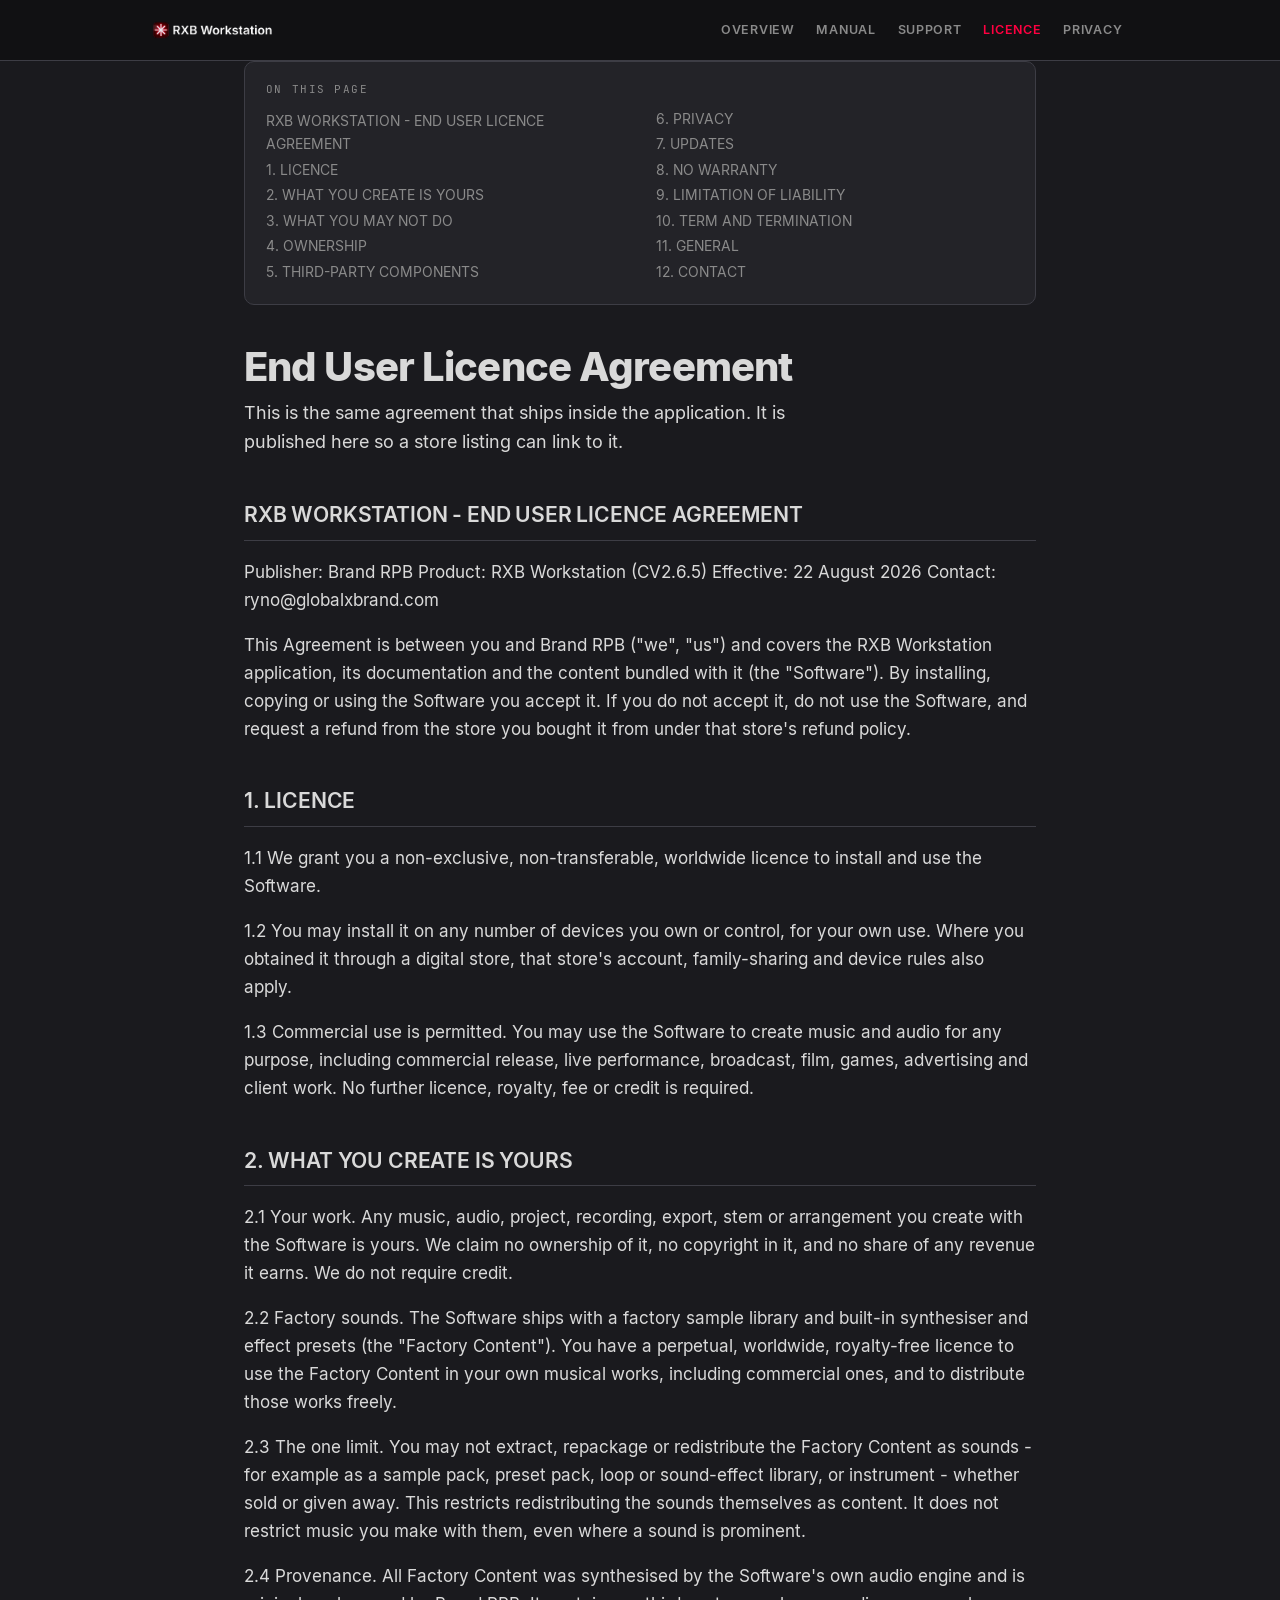
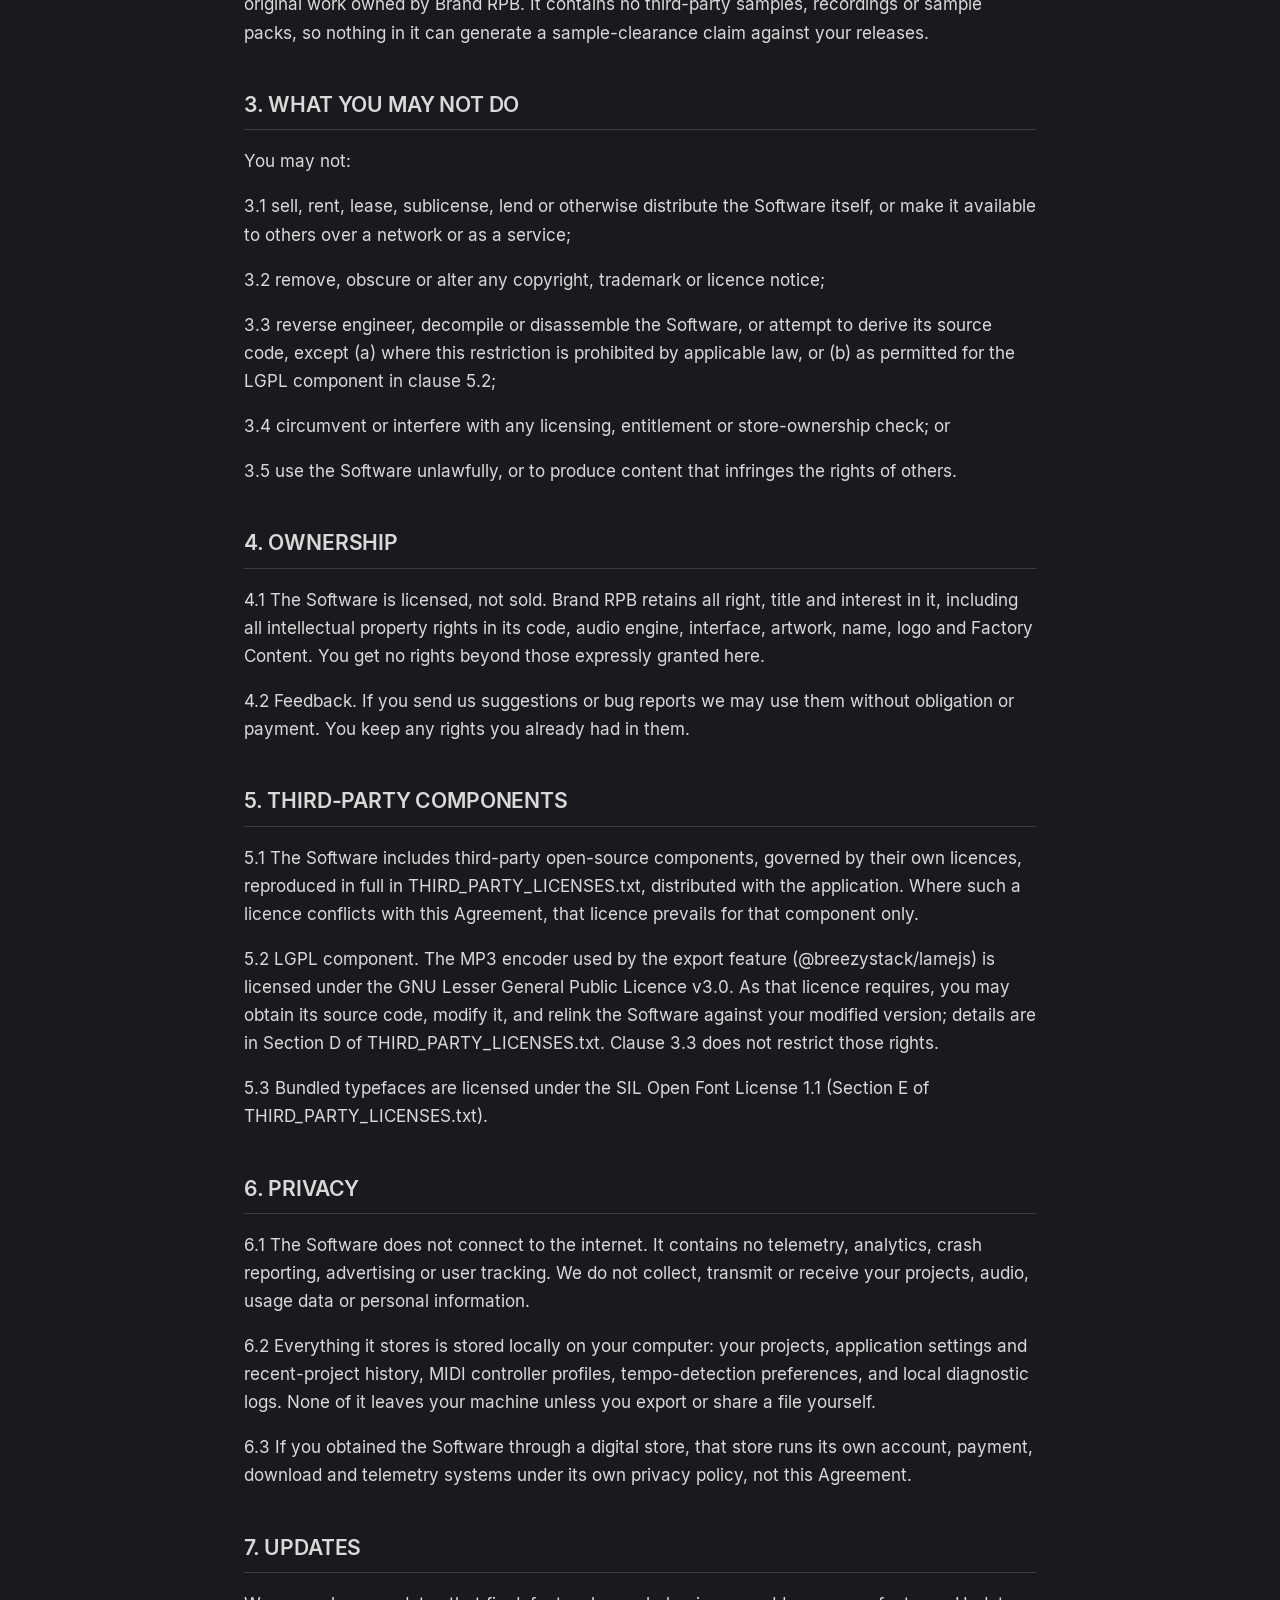
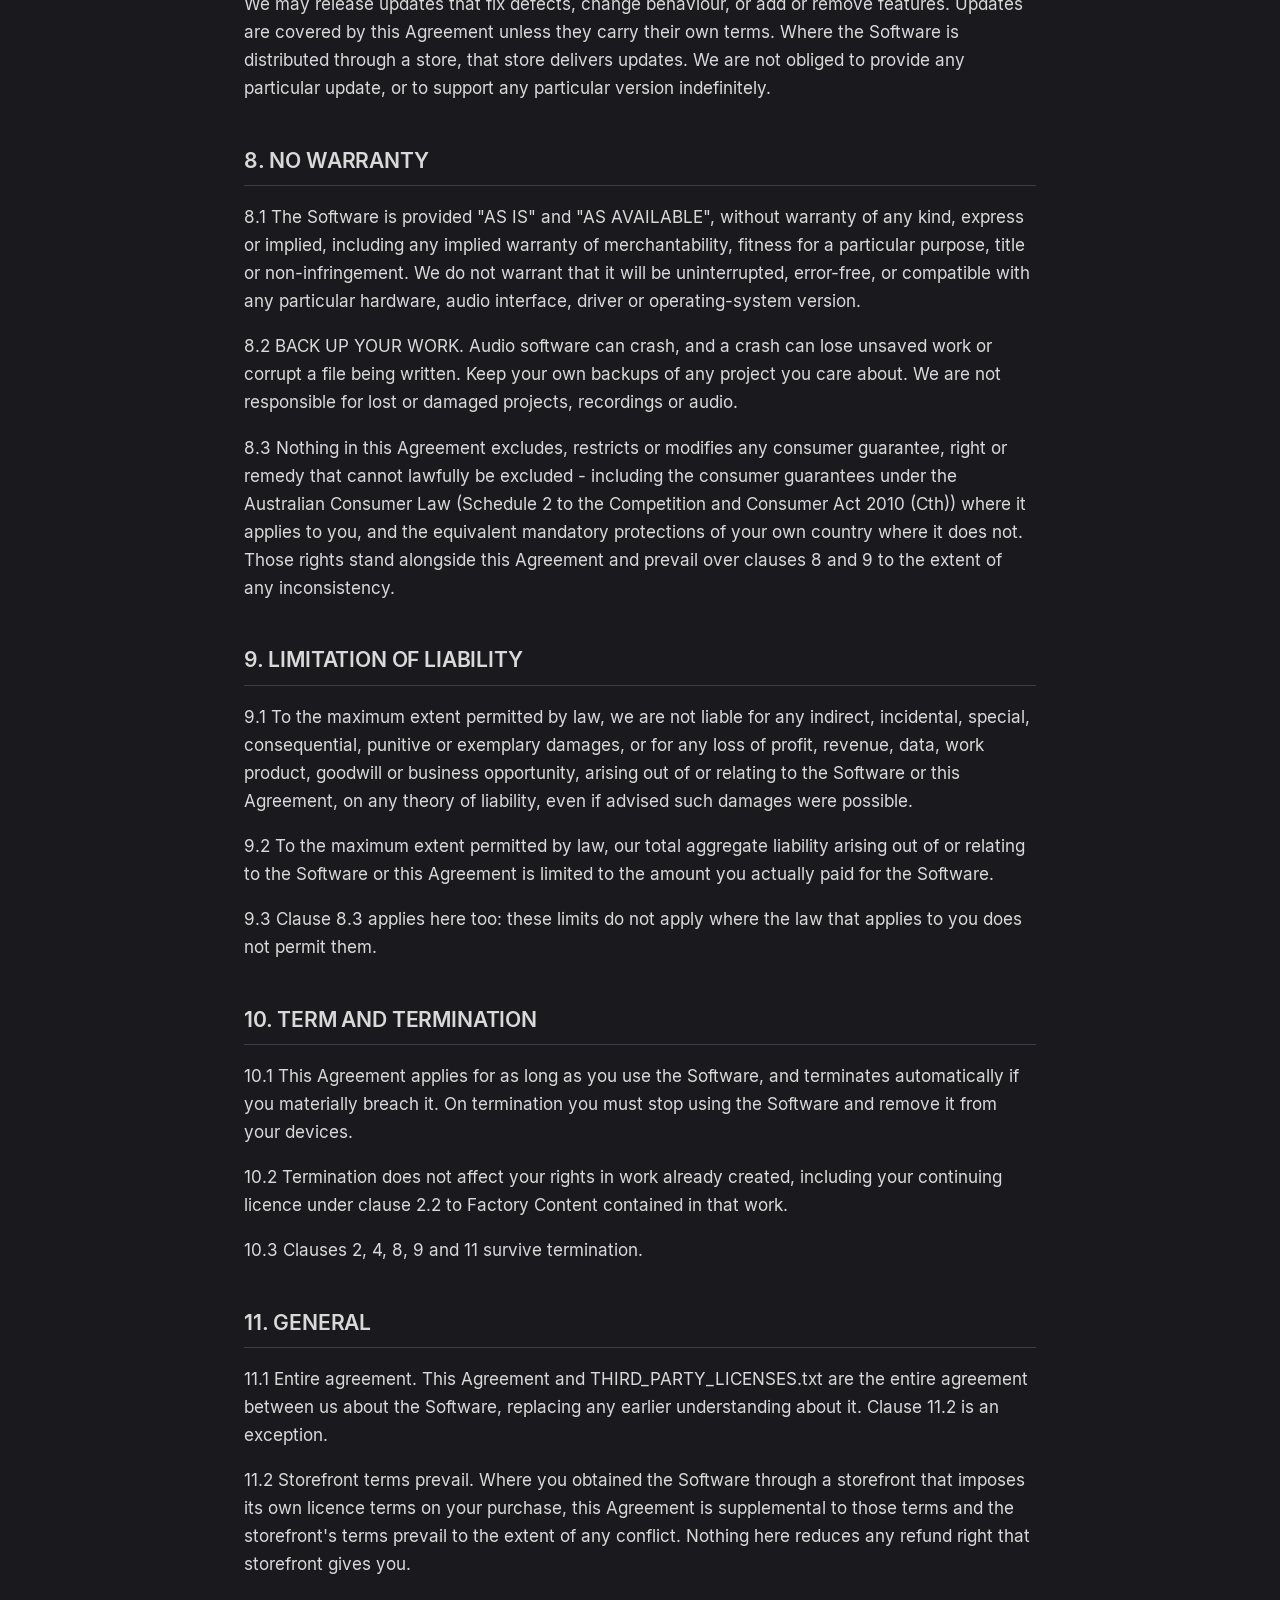
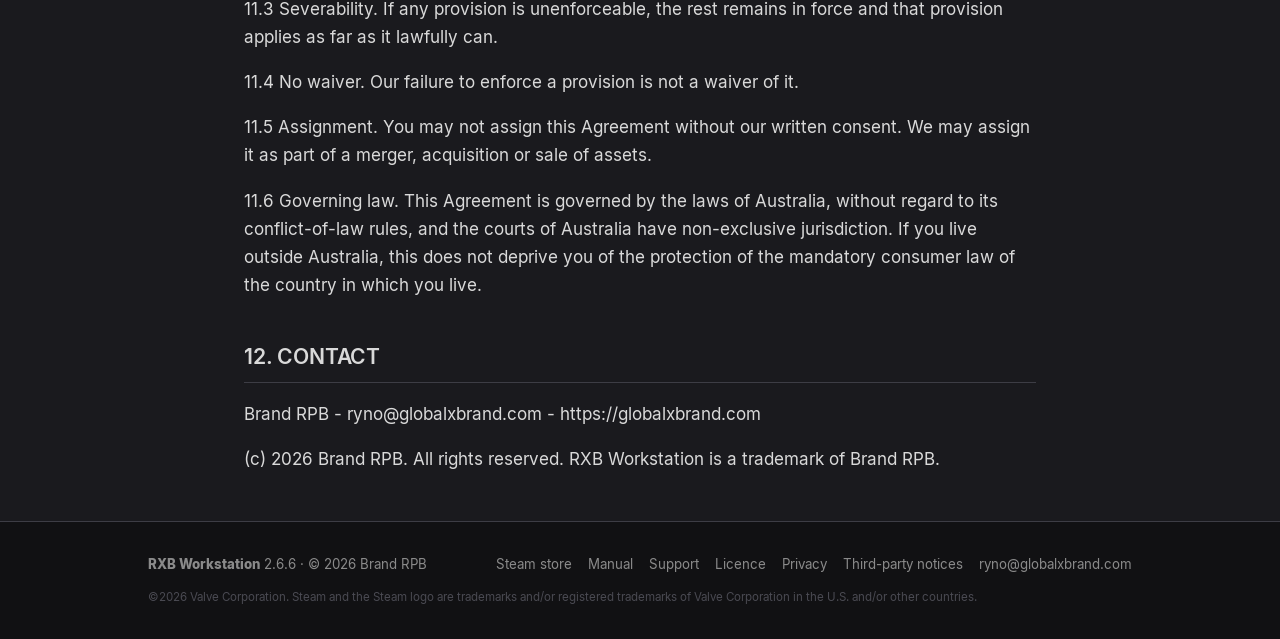
==== eula/index.html @ 4c188512 "Add Steam store link with official Steam logo; site version 2.6.6 - Homepage hero: Steam badge (Valv" ====
<!doctype html>
<html lang="en">
<head>
<meta charset="utf-8">
<meta name="viewport" content="width=device-width, initial-scale=1">
<title>RXB Workstation End User Licence Agreement</title>
<meta name="description" content="The end user licence agreement for RXB Workstation, published by Brand RPB.">
<meta name="color-scheme" content="dark">
<meta property="og:title" content="RXB Workstation End User Licence Agreement">
<meta property="og:description" content="The end user licence agreement for RXB Workstation, published by Brand RPB.">
<meta property="og:type" content="website">
<link rel="icon" href="../assets/img/icon.png">
<link rel="stylesheet" href="../assets/css/site.css">
</head>
<body>
<a class="skip" href="#main">Skip to content</a>
<header class="site-head">
  <div class="wrap head-inner">
    <a class="brand" href="../">
      <img src="../assets/img/logo-white.png" alt="RXB Workstation" height="26">
    </a>
    <nav class="site-nav" aria-label="Main"><a href="../">Overview</a><a href="../manual/">Manual</a><a href="../support/">Support</a><a href="../eula/" class="is-active">Licence</a><a href="../privacy/">Privacy</a></nav>
  </div>
</header>
<main id="main" class="wrap">
<nav class="toc" aria-label="On this page"><p class="toc__title">On this page</p><ol><li><a href="#rxb-workstation-end-user-licence-agreement">RXB WORKSTATION - END USER LICENCE AGREEMENT</a></li><li><a href="#1-licence">1. LICENCE</a></li><li><a href="#2-what-you-create-is-yours">2. WHAT YOU CREATE IS YOURS</a></li><li><a href="#3-what-you-may-not-do">3. WHAT YOU MAY NOT DO</a></li><li><a href="#4-ownership">4. OWNERSHIP</a></li><li><a href="#5-third-party-components">5. THIRD-PARTY COMPONENTS</a></li><li><a href="#6-privacy">6. PRIVACY</a></li><li><a href="#7-updates">7. UPDATES</a></li><li><a href="#8-no-warranty">8. NO WARRANTY</a></li><li><a href="#9-limitation-of-liability">9. LIMITATION OF LIABILITY</a></li><li><a href="#10-term-and-termination">10. TERM AND TERMINATION</a></li><li><a href="#11-general">11. GENERAL</a></li><li><a href="#12-contact">12. CONTACT</a></li></ol></nav>
<div class="doc"><h1>End User Licence Agreement</h1>
<p class="lede">This is the same agreement that ships inside the application. It is published here so a store listing can link to it.</p>
<h2 id="rxb-workstation-end-user-licence-agreement">RXB WORKSTATION - END USER LICENCE AGREEMENT<a class="anchor" href="#rxb-workstation-end-user-licence-agreement" aria-label="Link to this section">#</a></h2>
<p>Publisher: Brand RPB Product: RXB Workstation (CV2.6.5) Effective: 22 August 2026 Contact: ryno@globalxbrand.com</p>
<p>This Agreement is between you and Brand RPB (&quot;we&quot;, &quot;us&quot;) and covers the RXB Workstation application, its documentation and the content bundled with it (the &quot;Software&quot;). By installing, copying or using the Software you accept it. If you do not accept it, do not use the Software, and request a refund from the store you bought it from under that store's refund policy.</p>
<h2 id="1-licence">1. LICENCE<a class="anchor" href="#1-licence" aria-label="Link to this section">#</a></h2>
<p>1.1 We grant you a non-exclusive, non-transferable, worldwide licence to install and use the Software.</p>
<p>1.2 You may install it on any number of devices you own or control, for your own use. Where you obtained it through a digital store, that store's account, family-sharing and device rules also apply.</p>
<p>1.3 Commercial use is permitted. You may use the Software to create music and audio for any purpose, including commercial release, live performance, broadcast, film, games, advertising and client work. No further licence, royalty, fee or credit is required.</p>
<h2 id="2-what-you-create-is-yours">2. WHAT YOU CREATE IS YOURS<a class="anchor" href="#2-what-you-create-is-yours" aria-label="Link to this section">#</a></h2>
<p>2.1 Your work. Any music, audio, project, recording, export, stem or arrangement you create with the Software is yours. We claim no ownership of it, no copyright in it, and no share of any revenue it earns. We do not require credit.</p>
<p>2.2 Factory sounds. The Software ships with a factory sample library and built-in synthesiser and effect presets (the &quot;Factory Content&quot;). You have a perpetual, worldwide, royalty-free licence to use the Factory Content in your own musical works, including commercial ones, and to distribute those works freely.</p>
<p>2.3 The one limit. You may not extract, repackage or redistribute the Factory Content as sounds - for example as a sample pack, preset pack, loop or sound-effect library, or instrument - whether sold or given away. This restricts redistributing the sounds themselves as content. It does not restrict music you make with them, even where a sound is prominent.</p>
<p>2.4 Provenance. All Factory Content was synthesised by the Software's own audio engine and is original work owned by Brand RPB. It contains no third-party samples, recordings or sample packs, so nothing in it can generate a sample-clearance claim against your releases.</p>
<h2 id="3-what-you-may-not-do">3. WHAT YOU MAY NOT DO<a class="anchor" href="#3-what-you-may-not-do" aria-label="Link to this section">#</a></h2>
<p>You may not:</p>
<p>3.1 sell, rent, lease, sublicense, lend or otherwise distribute the Software itself, or make it available to others over a network or as a service;</p>
<p>3.2 remove, obscure or alter any copyright, trademark or licence notice;</p>
<p>3.3 reverse engineer, decompile or disassemble the Software, or attempt to derive its source code, except (a) where this restriction is prohibited by applicable law, or (b) as permitted for the LGPL component in clause 5.2;</p>
<p>3.4 circumvent or interfere with any licensing, entitlement or store-ownership check; or</p>
<p>3.5 use the Software unlawfully, or to produce content that infringes the rights of others.</p>
<h2 id="4-ownership">4. OWNERSHIP<a class="anchor" href="#4-ownership" aria-label="Link to this section">#</a></h2>
<p>4.1 The Software is licensed, not sold. Brand RPB retains all right, title and interest in it, including all intellectual property rights in its code, audio engine, interface, artwork, name, logo and Factory Content. You get no rights beyond those expressly granted here.</p>
<p>4.2 Feedback. If you send us suggestions or bug reports we may use them without obligation or payment. You keep any rights you already had in them.</p>
<h2 id="5-third-party-components">5. THIRD-PARTY COMPONENTS<a class="anchor" href="#5-third-party-components" aria-label="Link to this section">#</a></h2>
<p>5.1 The Software includes third-party open-source components, governed by their own licences, reproduced in full in THIRD_PARTY_LICENSES.txt, distributed with the application. Where such a licence conflicts with this Agreement, that licence prevails for that component only.</p>
<p>5.2 LGPL component. The MP3 encoder used by the export feature (@breezystack/lamejs) is licensed under the GNU Lesser General Public Licence v3.0. As that licence requires, you may obtain its source code, modify it, and relink the Software against your modified version; details are in Section D of THIRD_PARTY_LICENSES.txt. Clause 3.3 does not restrict those rights.</p>
<p>5.3 Bundled typefaces are licensed under the SIL Open Font License 1.1 (Section E of THIRD_PARTY_LICENSES.txt).</p>
<h2 id="6-privacy">6. PRIVACY<a class="anchor" href="#6-privacy" aria-label="Link to this section">#</a></h2>
<p>6.1 The Software does not connect to the internet. It contains no telemetry, analytics, crash reporting, advertising or user tracking. We do not collect, transmit or receive your projects, audio, usage data or personal information.</p>
<p>6.2 Everything it stores is stored locally on your computer: your projects, application settings and recent-project history, MIDI controller profiles, tempo-detection preferences, and local diagnostic logs. None of it leaves your machine unless you export or share a file yourself.</p>
<p>6.3 If you obtained the Software through a digital store, that store runs its own account, payment, download and telemetry systems under its own privacy policy, not this Agreement.</p>
<h2 id="7-updates">7. UPDATES<a class="anchor" href="#7-updates" aria-label="Link to this section">#</a></h2>
<p>We may release updates that fix defects, change behaviour, or add or remove features. Updates are covered by this Agreement unless they carry their own terms. Where the Software is distributed through a store, that store delivers updates. We are not obliged to provide any particular update, or to support any particular version indefinitely.</p>
<h2 id="8-no-warranty">8. NO WARRANTY<a class="anchor" href="#8-no-warranty" aria-label="Link to this section">#</a></h2>
<p>8.1 The Software is provided &quot;AS IS&quot; and &quot;AS AVAILABLE&quot;, without warranty of any kind, express or implied, including any implied warranty of merchantability, fitness for a particular purpose, title or non-infringement. We do not warrant that it will be uninterrupted, error-free, or compatible with any particular hardware, audio interface, driver or operating-system version.</p>
<p>8.2 BACK UP YOUR WORK. Audio software can crash, and a crash can lose unsaved work or corrupt a file being written. Keep your own backups of any project you care about. We are not responsible for lost or damaged projects, recordings or audio.</p>
<p>8.3 Nothing in this Agreement excludes, restricts or modifies any consumer guarantee, right or remedy that cannot lawfully be excluded - including the consumer guarantees under the Australian Consumer Law (Schedule 2 to the Competition and Consumer Act 2010 (Cth)) where it applies to you, and the equivalent mandatory protections of your own country where it does not. Those rights stand alongside this Agreement and prevail over clauses 8 and 9 to the extent of any inconsistency.</p>
<h2 id="9-limitation-of-liability">9. LIMITATION OF LIABILITY<a class="anchor" href="#9-limitation-of-liability" aria-label="Link to this section">#</a></h2>
<p>9.1 To the maximum extent permitted by law, we are not liable for any indirect, incidental, special, consequential, punitive or exemplary damages, or for any loss of profit, revenue, data, work product, goodwill or business opportunity, arising out of or relating to the Software or this Agreement, on any theory of liability, even if advised such damages were possible.</p>
<p>9.2 To the maximum extent permitted by law, our total aggregate liability arising out of or relating to the Software or this Agreement is limited to the amount you actually paid for the Software.</p>
<p>9.3 Clause 8.3 applies here too: these limits do not apply where the law that applies to you does not permit them.</p>
<h2 id="10-term-and-termination">10. TERM AND TERMINATION<a class="anchor" href="#10-term-and-termination" aria-label="Link to this section">#</a></h2>
<p>10.1 This Agreement applies for as long as you use the Software, and terminates automatically if you materially breach it. On termination you must stop using the Software and remove it from your devices.</p>
<p>10.2 Termination does not affect your rights in work already created, including your continuing licence under clause 2.2 to Factory Content contained in that work.</p>
<p>10.3 Clauses 2, 4, 8, 9 and 11 survive termination.</p>
<h2 id="11-general">11. GENERAL<a class="anchor" href="#11-general" aria-label="Link to this section">#</a></h2>
<p>11.1 Entire agreement. This Agreement and THIRD_PARTY_LICENSES.txt are the entire agreement between us about the Software, replacing any earlier understanding about it. Clause 11.2 is an exception.</p>
<p>11.2 Storefront terms prevail. Where you obtained the Software through a storefront that imposes its own licence terms on your purchase, this Agreement is supplemental to those terms and the storefront's terms prevail to the extent of any conflict. Nothing here reduces any refund right that storefront gives you.</p>
<p>11.3 Severability. If any provision is unenforceable, the rest remains in force and that provision applies as far as it lawfully can.</p>
<p>11.4 No waiver. Our failure to enforce a provision is not a waiver of it.</p>
<p>11.5 Assignment. You may not assign this Agreement without our written consent. We may assign it as part of a merger, acquisition or sale of assets.</p>
<p>11.6 Governing law. This Agreement is governed by the laws of Australia, without regard to its conflict-of-law rules, and the courts of Australia have non-exclusive jurisdiction. If you live outside Australia, this does not deprive you of the protection of the mandatory consumer law of the country in which you live.</p>
<h2 id="12-contact">12. CONTACT<a class="anchor" href="#12-contact" aria-label="Link to this section">#</a></h2>
<p>Brand RPB - ryno@globalxbrand.com - https://globalxbrand.com</p>
<p>(c) 2026 Brand RPB. All rights reserved. RXB Workstation is a trademark of Brand RPB.</p></div>
</main>
<footer class="site-foot">
  <div class="wrap foot-inner">
    <p><strong>RXB Workstation</strong> 2.6.6 &middot; &copy; 2026 Brand RPB</p>
    <nav aria-label="Footer">
      <a href="https://store.steampowered.com/app/5157640/RXB_Workstation/">Steam store</a>
      <a href="../manual/">Manual</a>
      <a href="../support/">Support</a>
      <a href="../eula/">Licence</a>
      <a href="../privacy/">Privacy</a>
      <a href="../licenses/">Third-party notices</a>
      <a href="mailto:ryno@globalxbrand.com">ryno@globalxbrand.com</a>
    </nav>
    <p class="foot-legal">&copy;2026 Valve Corporation. Steam and the Steam logo are trademarks and/or registered trademarks of Valve Corporation in the U.S. and/or other countries.</p>
  </div>
</footer>
</body>
</html>
---- assets/css/site.css ----
/* RXB Workstation - site styles.
   Colour tokens and type stack are taken from BRAND_GUIDELINES.md. Semantic
   accents (transport yellow, KEYGRP mint) are deliberately NOT used here: the
   guidelines reserve them for specific in-app meanings, and using them as web
   decoration would break that discipline. */

@font-face{font-family:'Inter';src:url('../fonts/Inter-Regular.ttf') format('truetype');font-weight:400;font-display:swap}
@font-face{font-family:'Inter';src:url('../fonts/Inter-SemiBold.ttf') format('truetype');font-weight:600;font-display:swap}
@font-face{font-family:'Inter';src:url('../fonts/Inter-ExtraBold.ttf') format('truetype');font-weight:800;font-display:swap}
@font-face{font-family:'JetBrains Mono';src:url('../fonts/JetBrainsMono-Regular.ttf') format('truetype');font-weight:400;font-display:swap}

:root{
  --accent:#FF0040; --accent-dim:#AA0020;
  --nav:#111113; --base:#1A1A1E; --panel:#232328; --widget:#2E2E35; --hover:#3A3A42;
  --text:#D9D9D9; --text-2:#8A8A8A; --text-off:#4A4A52; --on-accent:#111113;
  --line:#3D3D45; --line-strong:#545460;
  --ui:'Inter',-apple-system,BlinkMacSystemFont,'Segoe UI',Roboto,Helvetica,Arial,sans-serif;
  --mono:'JetBrains Mono','Cascadia Code','Fira Code','SF Mono',Menlo,Consolas,'Liberation Mono','Courier New',monospace;
  --maxw:52rem;
}
*{box-sizing:border-box}
html{-webkit-text-size-adjust:100%}
body{margin:0;background:var(--base);color:var(--text);font-family:var(--ui);
  font-size:17px;line-height:1.65;overflow-wrap:break-word}
img{max-width:100%;height:auto}
a{color:var(--text);text-decoration-color:var(--line-strong);text-underline-offset:3px}
a:hover{color:#fff;text-decoration-color:var(--accent)}
code{font-family:var(--mono);font-size:.88em;background:var(--widget);
  border:1px solid var(--line);border-radius:4px;padding:.08em .34em;
  overflow-wrap:anywhere}
pre{background:var(--nav);border:1px solid var(--line);border-radius:8px;
  padding:1rem;overflow-x:auto}
pre code{background:none;border:0;padding:0;font-size:.82em;line-height:1.55}
pre.plain{white-space:pre-wrap;font-family:var(--mono);font-size:.78rem;color:var(--text-2)}
hr{border:0;border-top:1px solid var(--line);margin:2.5rem 0}
blockquote{margin:1.25rem 0;padding:.35rem 0 .35rem 1.1rem;border-left:3px solid var(--line-strong);color:var(--text-2)}
.skip{position:absolute;left:-9999px}
.skip:focus{left:1rem;top:1rem;background:var(--accent);color:var(--on-accent);padding:.6rem 1rem;z-index:20;border-radius:6px}
.muted{color:var(--text-2)}

.wrap{max-width:var(--maxw);margin:0 auto;padding:0 1.25rem}
.wrap--wide{max-width:64rem}

/* header */
.site-head{position:sticky;top:0;z-index:10;background:var(--nav);
  border-bottom:1px solid var(--line)}
.head-inner{display:flex;align-items:center;justify-content:space-between;
  gap:1rem;min-height:60px;max-width:64rem}
.brand{display:flex;align-items:center;text-decoration:none;flex:0 0 auto}
/* The generic img{height:auto} rule above outranks the HTML height
   attribute, so the wordmark must be sized in CSS or it renders at its
   natural width and pushes the nav into a column. */
.brand img{display:block;height:26px;width:auto;max-width:none}
.site-nav{display:flex;flex-wrap:wrap;gap:.15rem}
.site-nav a{font-size:.78rem;font-weight:600;letter-spacing:.06em;
  text-transform:uppercase;color:var(--text-2);text-decoration:none;
  padding:.45rem .6rem;border-radius:5px}
.site-nav a:hover{color:var(--text);background:var(--widget)}
.site-nav a.is-active{color:var(--accent)}

main{padding:2.5rem 0 4rem}

/* hero */
.hero{padding:2rem 0 3rem;border-bottom:1px solid var(--line);margin-bottom:3rem}
.kicker{font-family:var(--mono);font-size:.74rem;letter-spacing:.16em;
  text-transform:uppercase;color:var(--text-2);margin:0 0 1rem}
h1{font-weight:800;letter-spacing:-.022em;line-height:1.08;margin:0 0 1rem;
  font-size:clamp(2.1rem,6vw,3.4rem)}
.lede{font-size:1.12rem;color:var(--text-2);max-width:38rem;margin:0 0 1.75rem}
.cta-row{display:flex;flex-wrap:wrap;gap:.7rem;margin:0;align-items:center}
/* Steam badge. Valve's rules: the logo stands alone (no words inside the
   link), at least 50px tall on screen, with clear space of at least the
   locomotive-crank diameter (~12.5px at this size) on every side. */
.steam-badge{display:inline-flex;padding:14px 18px;background:#000;
  border:1px solid var(--line-strong);border-radius:7px;line-height:0}
.steam-badge:hover{border-color:var(--text-2)}
.steam-badge:focus-visible{outline:2px solid var(--accent);outline-offset:2px}
.steam-badge img{display:block;height:50px;width:auto;max-width:none}
.btn{display:inline-block;padding:.62rem 1.15rem;border-radius:7px;
  border:1px solid var(--line-strong);background:var(--widget);color:var(--text);
  font-weight:600;font-size:.92rem;text-decoration:none}
.btn:hover{background:var(--hover);color:#fff}
.btn--primary{background:var(--accent);border-color:var(--accent-dim);color:var(--on-accent)}
.btn--primary:hover{background:#ff2457;color:var(--on-accent)}
.hero-shot{margin:2.25rem 0 0}
.hero-shot img{display:block;width:100%;height:auto;border:1px solid var(--line);
  border-radius:10px;box-shadow:0 20px 48px -20px rgba(0,0,0,.55)}

/* cards */
.grid-3{display:grid;gap:1px;background:var(--line);border:1px solid var(--line);
  border-radius:10px;overflow:hidden;grid-template-columns:repeat(auto-fit,minmax(15rem,1fr));
  margin-bottom:3rem}
.grid-3 article{background:var(--panel);padding:1.5rem}
.grid-3 h2{font-size:1.02rem;margin:0 0 .5rem;font-weight:600;letter-spacing:-.005em}
.grid-3 p{margin:0;color:var(--text-2);font-size:.95rem}

.panel{background:var(--panel);border:1px solid var(--line);border-radius:10px;
  padding:1.6rem;margin-bottom:1.5rem}
.panel h2{margin-top:0}
.panel--contact .mail{font-family:var(--mono);font-size:1.02rem;color:var(--accent)}

/* documents */
.doc h1{font-size:clamp(1.8rem,4.6vw,2.5rem);margin-bottom:.6rem}
.doc h2{font-size:1.32rem;font-weight:600;letter-spacing:-.008em;
  margin:2.6rem 0 .8rem;padding-bottom:.4rem;border-bottom:1px solid var(--line)}
.doc h3{font-size:1.08rem;font-weight:600;margin:2rem 0 .55rem}
.doc h4{font-size:.96rem;font-weight:600;margin:1.5rem 0 .45rem;color:var(--text-2)}
.doc p,.doc li{color:var(--text)}
.doc ul,.doc ol{padding-left:1.3rem}
.doc li{margin:.3rem 0}
.doc--manual h2{color:var(--accent)}
.anchor{margin-left:.45rem;color:var(--text-off);text-decoration:none;
  font-weight:400;opacity:0;transition:opacity .12s}
h2:hover .anchor,h3:hover .anchor{opacity:1}

/* on-this-page */
.toc{background:var(--panel);border:1px solid var(--line);border-radius:10px;
  padding:1.1rem 1.3rem;margin:0 0 2.5rem}
.toc__title{font-family:var(--mono);font-size:.7rem;letter-spacing:.14em;
  text-transform:uppercase;color:var(--text-2);margin:0 0 .6rem}
.toc ol{margin:0;padding:0;list-style:none;columns:2;column-gap:2rem}
.toc li{margin:.16rem 0;font-size:.87rem;break-inside:avoid}
.toc a{color:var(--text-2);text-decoration:none}
.toc a:hover{color:var(--accent)}
@media (max-width:34rem){.toc ol{columns:1}}

/* tables */
.table-wrap{overflow-x:auto;margin:1.2rem 0;border:1px solid var(--line);border-radius:8px}
table{border-collapse:collapse;width:100%;font-size:.9rem}
th{background:var(--accent);color:var(--on-accent);text-align:left;
  padding:.6rem .8rem;font-weight:600;white-space:nowrap}
td{padding:.55rem .8rem;border-top:1px solid var(--line);vertical-align:top}
tbody tr:nth-child(even){background:rgba(255,255,255,.022)}

/* callouts */
.callout{display:grid;grid-template-columns:auto 1fr;gap:.9rem;align-items:start;
  border:1px solid var(--line);border-left-width:3px;border-radius:8px;
  background:var(--panel);padding:.95rem 1.1rem;margin:1.4rem 0}
.callout__label{font-family:var(--mono);font-size:.66rem;letter-spacing:.13em;
  text-transform:uppercase;margin:.18rem 0 0;white-space:nowrap;font-weight:700}
.callout__body p{margin:0;font-size:.95rem}
.callout--tip{border-left-color:#4CAF6E}
.callout--tip .callout__label{color:#4CAF6E}
.callout--important{border-left-color:#FF8C00}
.callout--important .callout__label{color:#FF8C00}
.callout--warning{border-left-color:var(--accent)}
.callout--warning .callout__label{color:var(--accent)}
.callout--note{border-left-color:var(--line-strong)}
.callout--note .callout__label{color:var(--text-2)}
@media (max-width:34rem){.callout{grid-template-columns:1fr;gap:.4rem}}

/* figures */
.fig{margin:1.8rem 0;padding:0}
.fig img{display:block;width:100%;border:1px solid var(--line);border-radius:8px;
  background:var(--nav)}
.fig figcaption{margin-top:.6rem;font-size:.83rem;color:var(--text-2);text-align:center}
.fig figcaption strong{color:var(--text);font-weight:600}
.fig--missing figcaption{text-align:left;color:var(--text-off);font-style:italic}

/* footer */
.site-foot{border-top:1px solid var(--line);background:var(--nav);padding:2rem 0;
  margin-top:3rem}
.foot-inner{display:flex;flex-wrap:wrap;gap:.8rem 2rem;align-items:center;
  justify-content:space-between;max-width:64rem}
.site-foot p{margin:0;font-size:.83rem;color:var(--text-2)}
.site-foot .foot-legal{flex-basis:100%;font-size:.72rem;color:var(--text-off)}
.site-foot nav{display:flex;flex-wrap:wrap;gap:1rem}
.site-foot a{font-size:.83rem;color:var(--text-2);text-decoration:none}
.site-foot a:hover{color:var(--accent)}
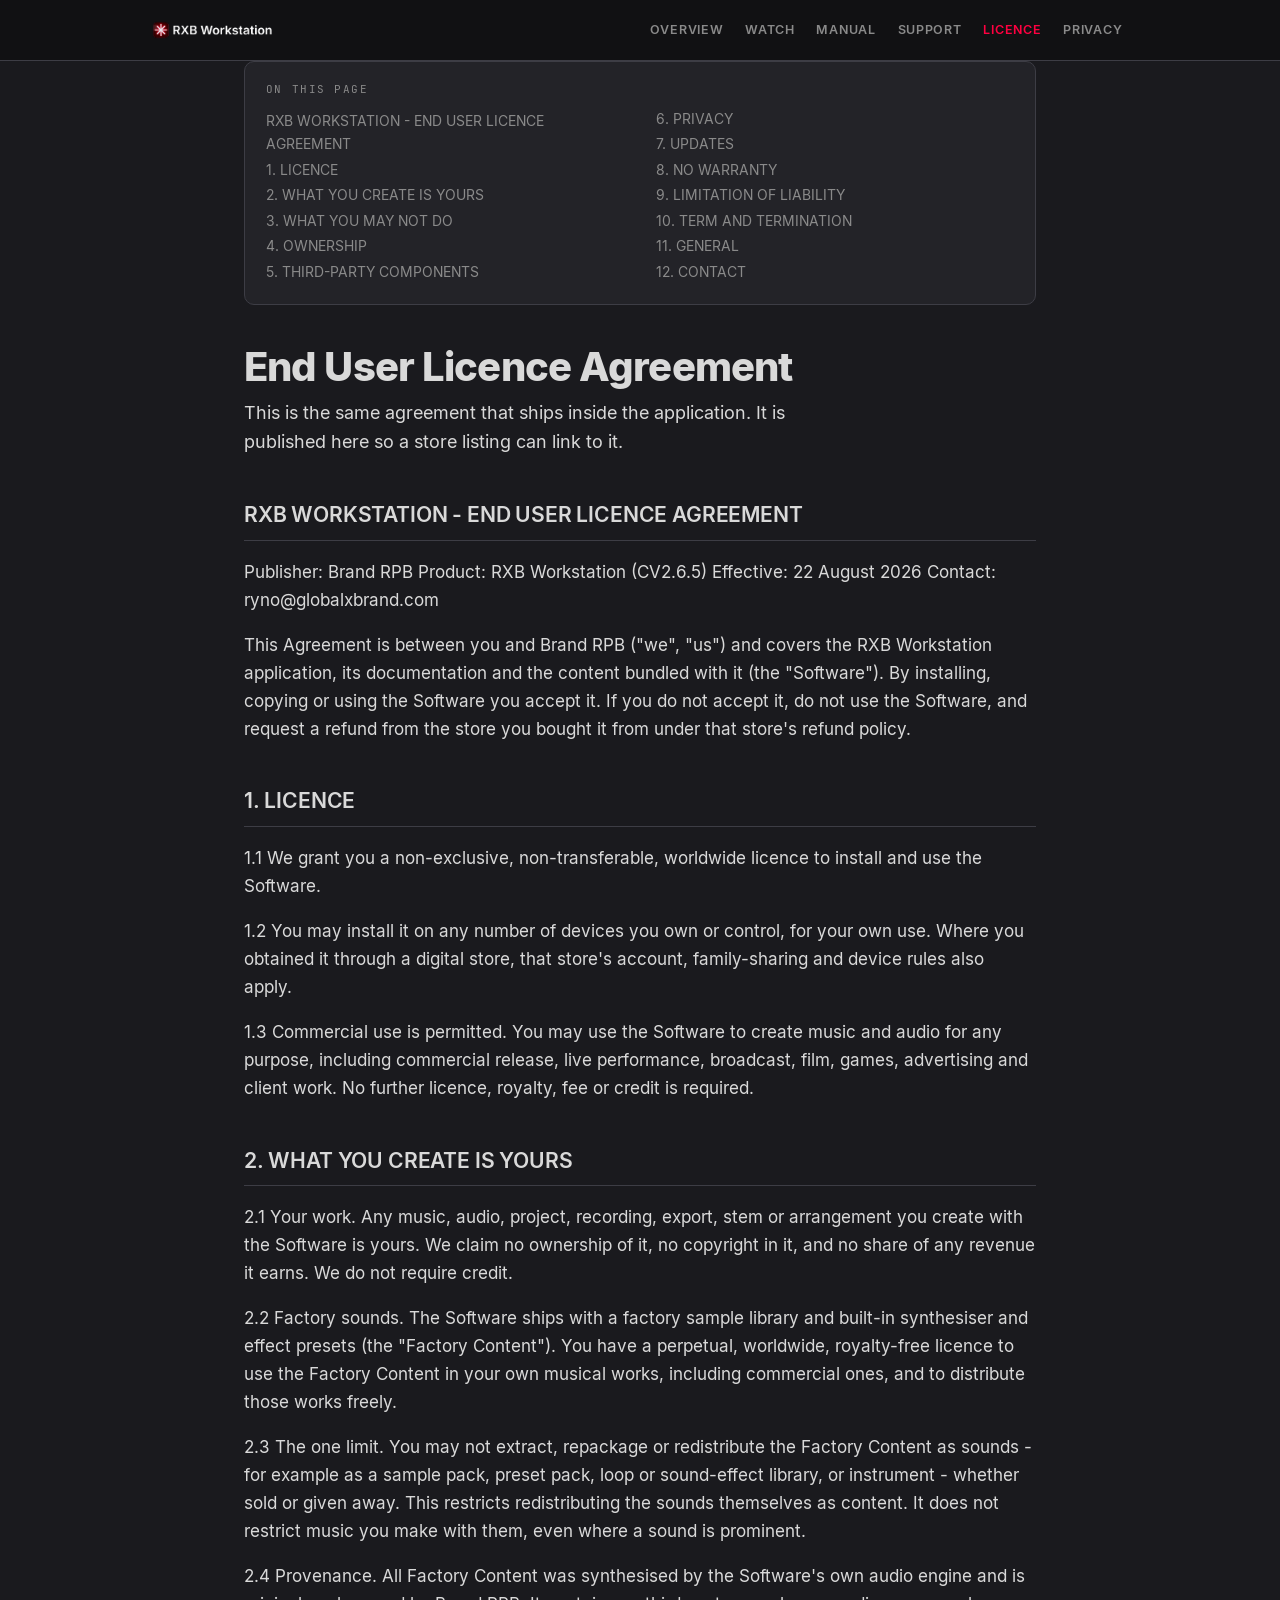
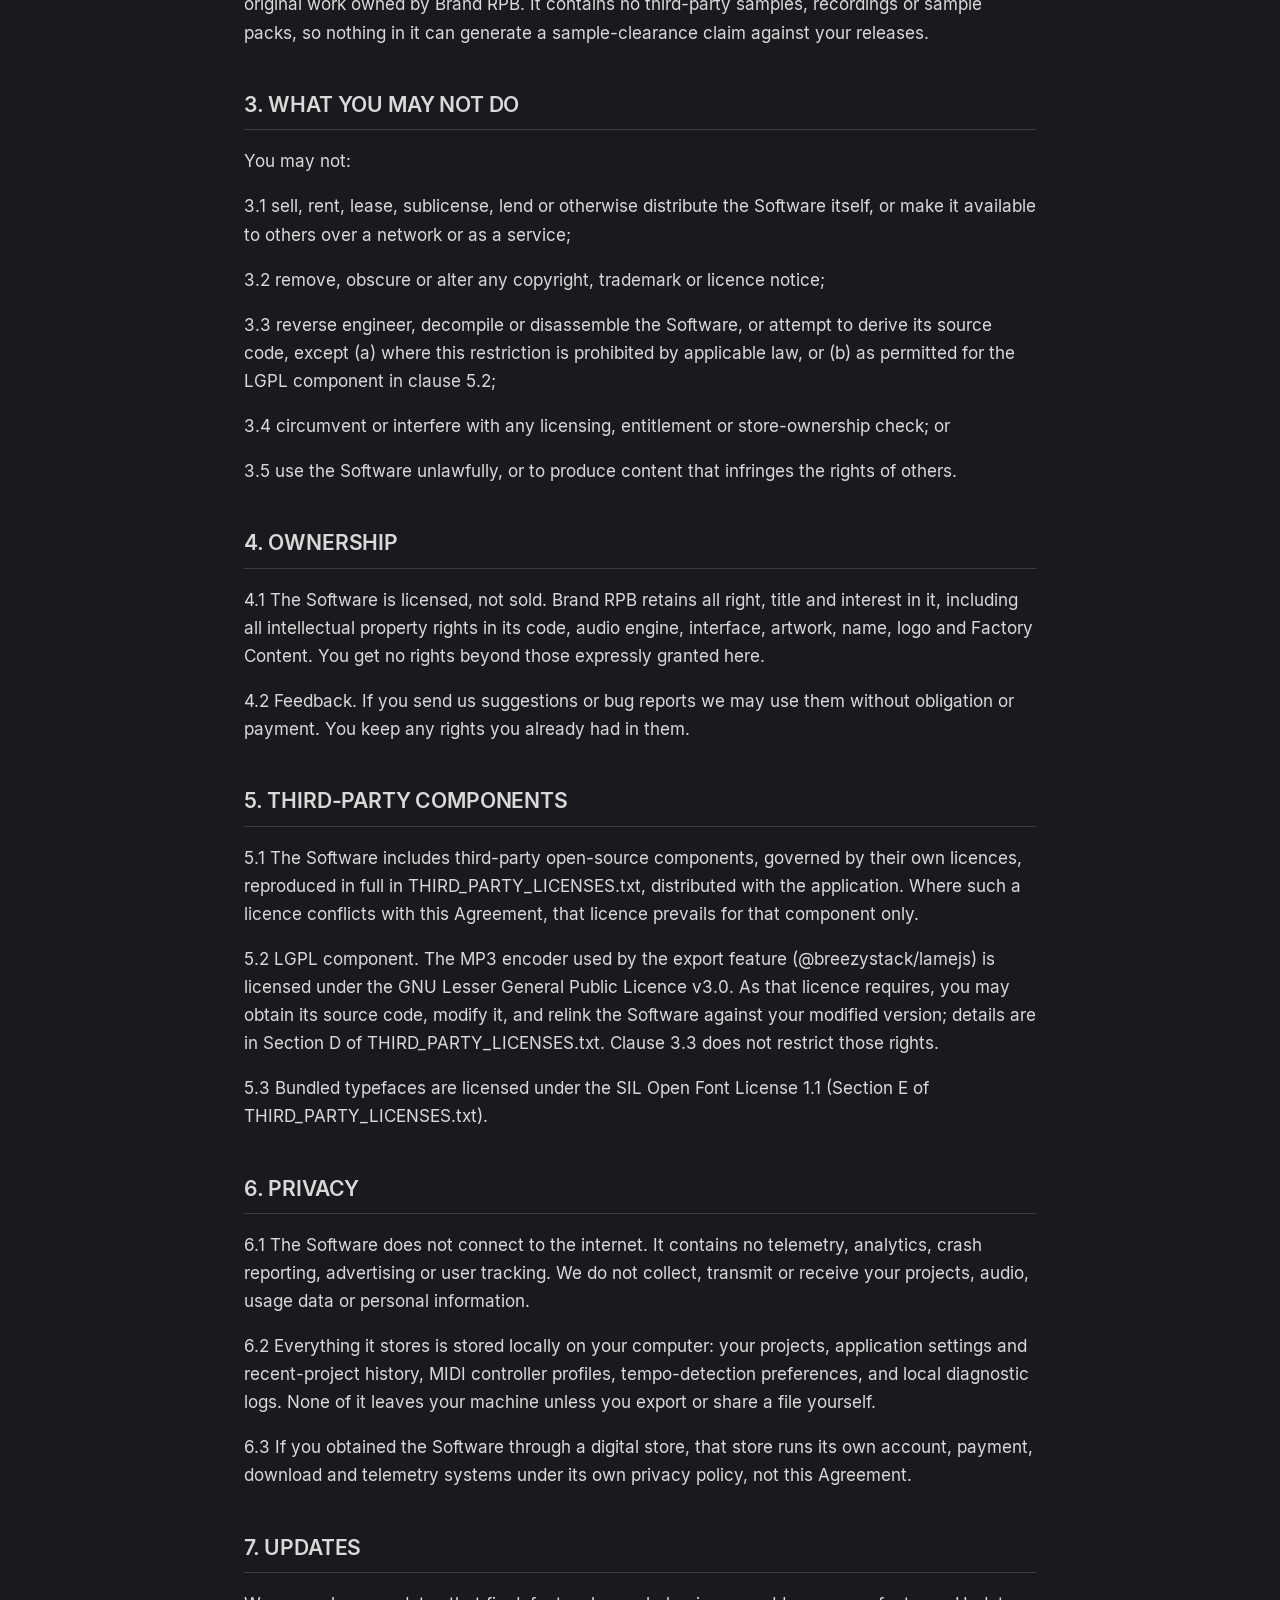
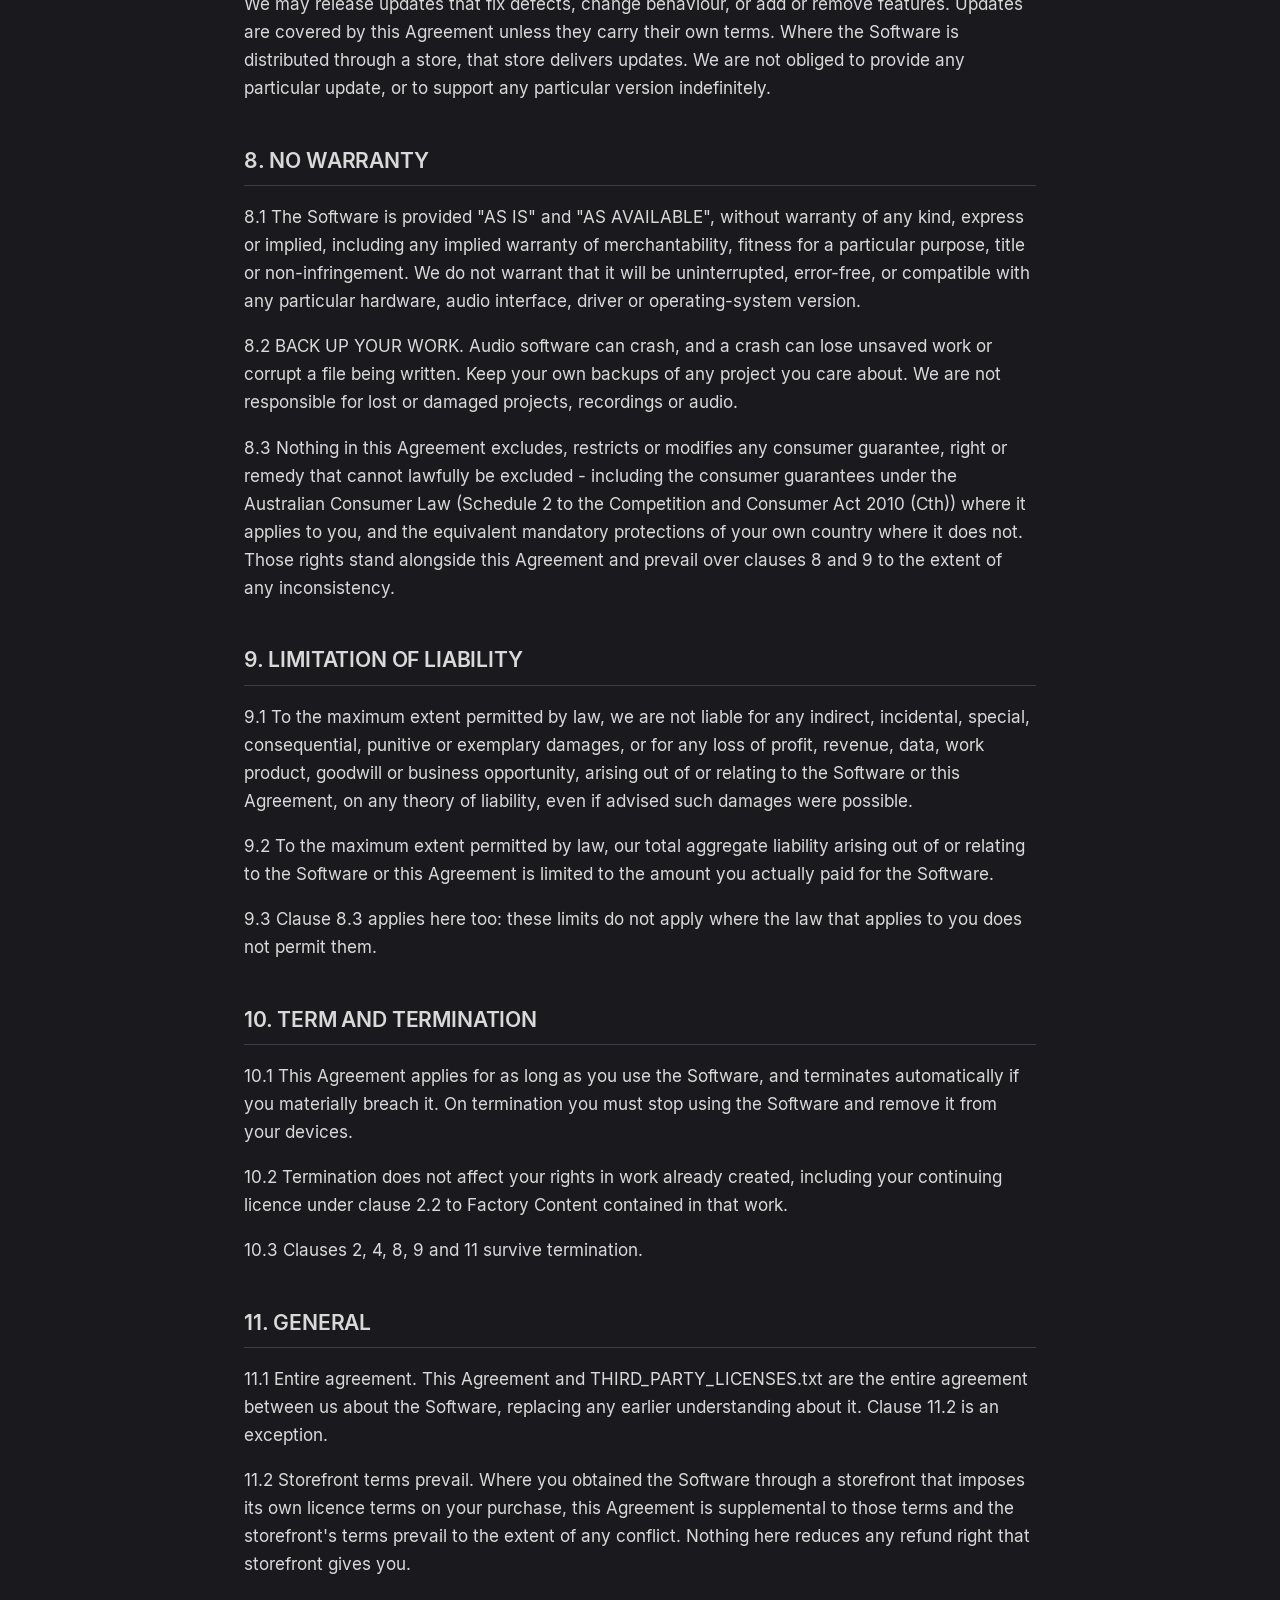
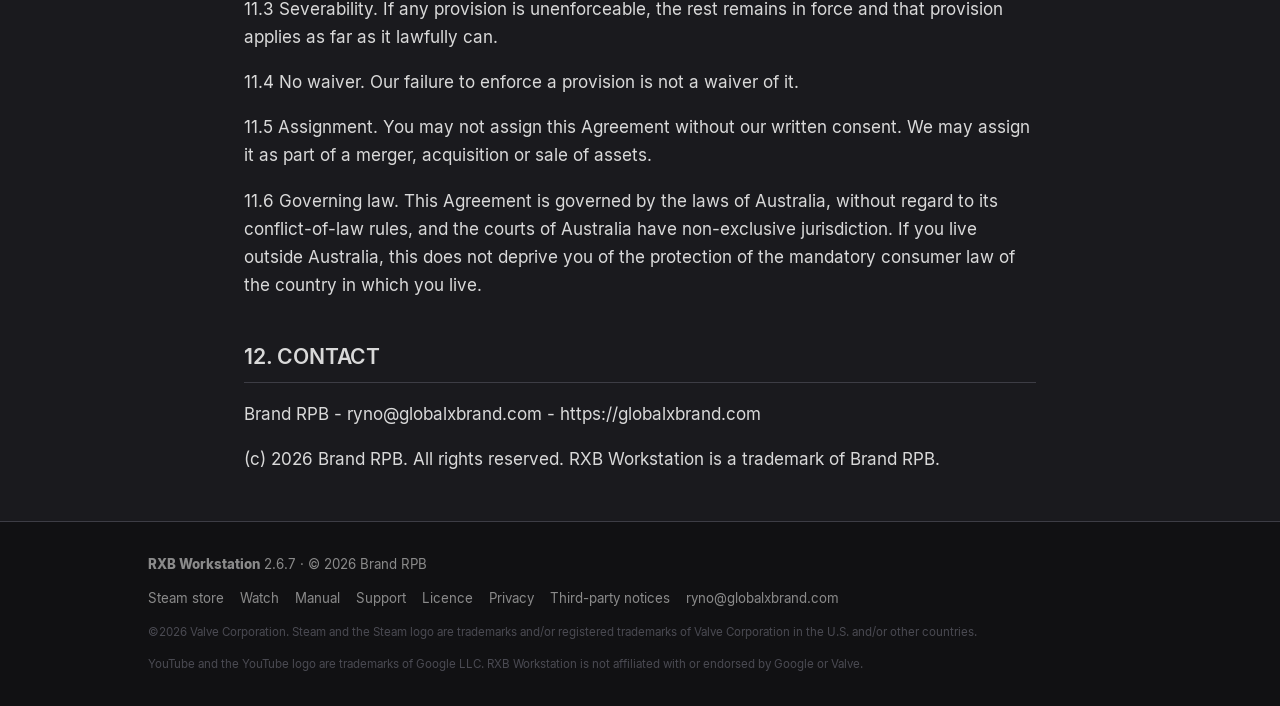
==== commit 0c33d47f: "Website for 2.6.7: Watch page with Films 01-04, manual 2.6.7 sections, version bump - New Watch page" ====
--- a/eula/index.html
+++ b/eula/index.html
@@ -10,7 +10,7 @@
 <meta property="og:description" content="The end user licence agreement for RXB Workstation, published by Brand RPB.">
 <meta property="og:type" content="website">
 <link rel="icon" href="../assets/img/icon.png">
-<link rel="stylesheet" href="../assets/css/site.css">
+<link rel="stylesheet" href="../assets/css/site.css?v=86a3a8f6db">
 </head>
 <body>
 <a class="skip" href="#main">Skip to content</a>
@@ -19,7 +19,7 @@
     <a class="brand" href="../">
       <img src="../assets/img/logo-white.png" alt="RXB Workstation" height="26">
     </a>
-    <nav class="site-nav" aria-label="Main"><a href="../">Overview</a><a href="../manual/">Manual</a><a href="../support/">Support</a><a href="../eula/" class="is-active">Licence</a><a href="../privacy/">Privacy</a></nav>
+    <nav class="site-nav" aria-label="Main"><a href="../">Overview</a><a href="../watch/">Watch</a><a href="../manual/">Manual</a><a href="../support/">Support</a><a href="../eula/" class="is-active">Licence</a><a href="../privacy/">Privacy</a></nav>
   </div>
 </header>
 <main id="main" class="wrap">
@@ -83,9 +83,10 @@
 </main>
 <footer class="site-foot">
   <div class="wrap foot-inner">
-    <p><strong>RXB Workstation</strong> 2.6.6 &middot; &copy; 2026 Brand RPB</p>
+    <p><strong>RXB Workstation</strong> 2.6.7 &middot; &copy; 2026 Brand RPB</p>
     <nav aria-label="Footer">
       <a href="https://store.steampowered.com/app/5157640/RXB_Workstation/">Steam store</a>
+      <a href="../watch/">Watch</a>
       <a href="../manual/">Manual</a>
       <a href="../support/">Support</a>
       <a href="../eula/">Licence</a>
@@ -94,6 +95,7 @@
       <a href="mailto:ryno@globalxbrand.com">ryno@globalxbrand.com</a>
     </nav>
     <p class="foot-legal">&copy;2026 Valve Corporation. Steam and the Steam logo are trademarks and/or registered trademarks of Valve Corporation in the U.S. and/or other countries.</p>
+    <p class="foot-legal">YouTube and the YouTube logo are trademarks of Google LLC. RXB Workstation is not affiliated with or endorsed by Google or Valve.</p>
   </div>
 </footer>
 </body>
--- a/assets/css/site.css
+++ b/assets/css/site.css
@@ -57,32 +57,59 @@
   padding:.45rem .6rem;border-radius:5px}
 .site-nav a:hover{color:var(--text);background:var(--widget)}
 .site-nav a.is-active{color:var(--accent)}
+.films{display:grid;grid-template-columns:repeat(2,minmax(0,1fr));gap:2.25rem;margin:1.5rem 0 1rem;align-items:start}
+.film{margin:0}
+.film h2{margin-top:1rem}
+.films .chapters{columns:1}
+.films .video__btn{width:54px;height:54px;margin:-27px 0 0 -27px}
+@media(max-width:760px){.films{grid-template-columns:1fr;gap:2.5rem}}
+.video{position:relative;aspect-ratio:16/9;background:#000;border:1px solid var(--line);border-radius:10px;overflow:hidden}
+.video iframe,.video__play{position:absolute;inset:0;width:100%;height:100%;border:0;display:block}
+.video__play img{width:100%;height:100%;object-fit:cover;display:block}
+.video__btn{position:absolute;left:50%;top:50%;width:68px;height:68px;margin:-34px 0 0 -34px;
+  background:var(--accent) url("data:image/svg+xml,%3Csvg xmlns='http://www.w3.org/2000/svg' viewBox='0 0 68 68'%3E%3Cpath fill='white' d='M27 20l22 14-22 14z'/%3E%3C/svg%3E") center/100% 100% no-repeat;
+  border-radius:50%;box-shadow:0 2px 12px rgba(0,0,0,.5);transition:transform .12s}
+.video__play:hover .video__btn,.video__play:focus-visible .video__btn{transform:scale(1.08)}
+.video__play:focus-visible{outline:2px solid var(--accent);outline-offset:-2px}
+.chapters{list-style:none;padding:0;margin:.6rem 0 0;columns:2;column-gap:2rem}
+.chapters li{margin:.25rem 0;break-inside:avoid}
+@media(max-width:640px){.chapters{columns:1}}
 
 main{padding:2.5rem 0 4rem}
 
 /* hero */
 .hero{padding:2rem 0 3rem;border-bottom:1px solid var(--line);margin-bottom:3rem}
+.kicker a{color:var(--accent);text-decoration:none}
+.kicker a:hover{text-decoration:underline}
 .kicker{font-family:var(--mono);font-size:.74rem;letter-spacing:.16em;
   text-transform:uppercase;color:var(--text-2);margin:0 0 1rem}
 h1{font-weight:800;letter-spacing:-.022em;line-height:1.08;margin:0 0 1rem;
   font-size:clamp(2.1rem,6vw,3.4rem)}
 .lede{font-size:1.12rem;color:var(--text-2);max-width:38rem;margin:0 0 1.75rem}
-.cta-row{display:flex;flex-wrap:wrap;gap:.7rem;margin:0;align-items:center}
-/* Steam badge. Valve's rules: the logo stands alone (no words inside the
-   link), at least 50px tall on screen, with clear space of at least the
-   locomotive-crank diameter (~12.5px at this size) on every side. */
-.steam-badge{display:inline-flex;padding:14px 18px;background:#000;
-  border:1px solid var(--line-strong);border-radius:7px;line-height:0}
-.steam-badge:hover{border-color:var(--text-2)}
-.steam-badge:focus-visible{outline:2px solid var(--accent);outline-offset:2px}
-.steam-badge img{display:block;height:50px;width:auto;max-width:none}
-.btn{display:inline-block;padding:.62rem 1.15rem;border-radius:7px;
+.cta-row{display:flex;flex-wrap:wrap;gap:.7rem;margin:0;align-items:stretch}
+/* Buy on Steam: one link, two segments. The logo segment keeps Valve's
+   minimums - 50px tall, clear space of at least the locomotive-crank
+   diameter (~12.5px at this size) on every side, white on black - and the
+   words sit in their own segment, outside that clear space. */
+.steam-buy{display:inline-flex;align-items:stretch;border:1px solid var(--line-strong);
+  border-radius:7px;overflow:hidden;text-decoration:none}
+.steam-buy__logo{display:flex;align-items:center;padding:14px 18px;background:#000;line-height:0}
+.steam-buy__logo img{display:block;height:50px;width:auto;max-width:none}
+.steam-buy__label{display:flex;align-items:center;justify-content:center;padding:0 1.4rem;
+  background:var(--accent);color:var(--on-accent);font-weight:600;font-size:.92rem}
+.steam-buy:hover .steam-buy__label{background:#ff2457}
+.steam-buy:hover{border-color:var(--text-2)}
+.steam-buy:focus-visible{outline:2px solid var(--accent);outline-offset:2px}
+.btn{display:inline-flex;align-items:center;justify-content:center;text-align:center;padding:.62rem 1.15rem;border-radius:7px;
   border:1px solid var(--line-strong);background:var(--widget);color:var(--text);
   font-weight:600;font-size:.92rem;text-decoration:none}
 .btn:hover{background:var(--hover);color:#fff}
 .btn--primary{background:var(--accent);border-color:var(--accent-dim);color:var(--on-accent)}
 .btn--primary:hover{background:#ff2457;color:var(--on-accent)}
+.btn--yt{gap:.55rem}
+.yt-icon{display:block;flex:none;width:1.45rem;height:auto}
 .hero-shot{margin:2.25rem 0 0}
+.hero-shot + .cta-row{margin-top:1.75rem}
 .hero-shot img{display:block;width:100%;height:auto;border:1px solid var(--line);
   border-radius:10px;box-shadow:0 20px 48px -20px rgba(0,0,0,.55)}
 
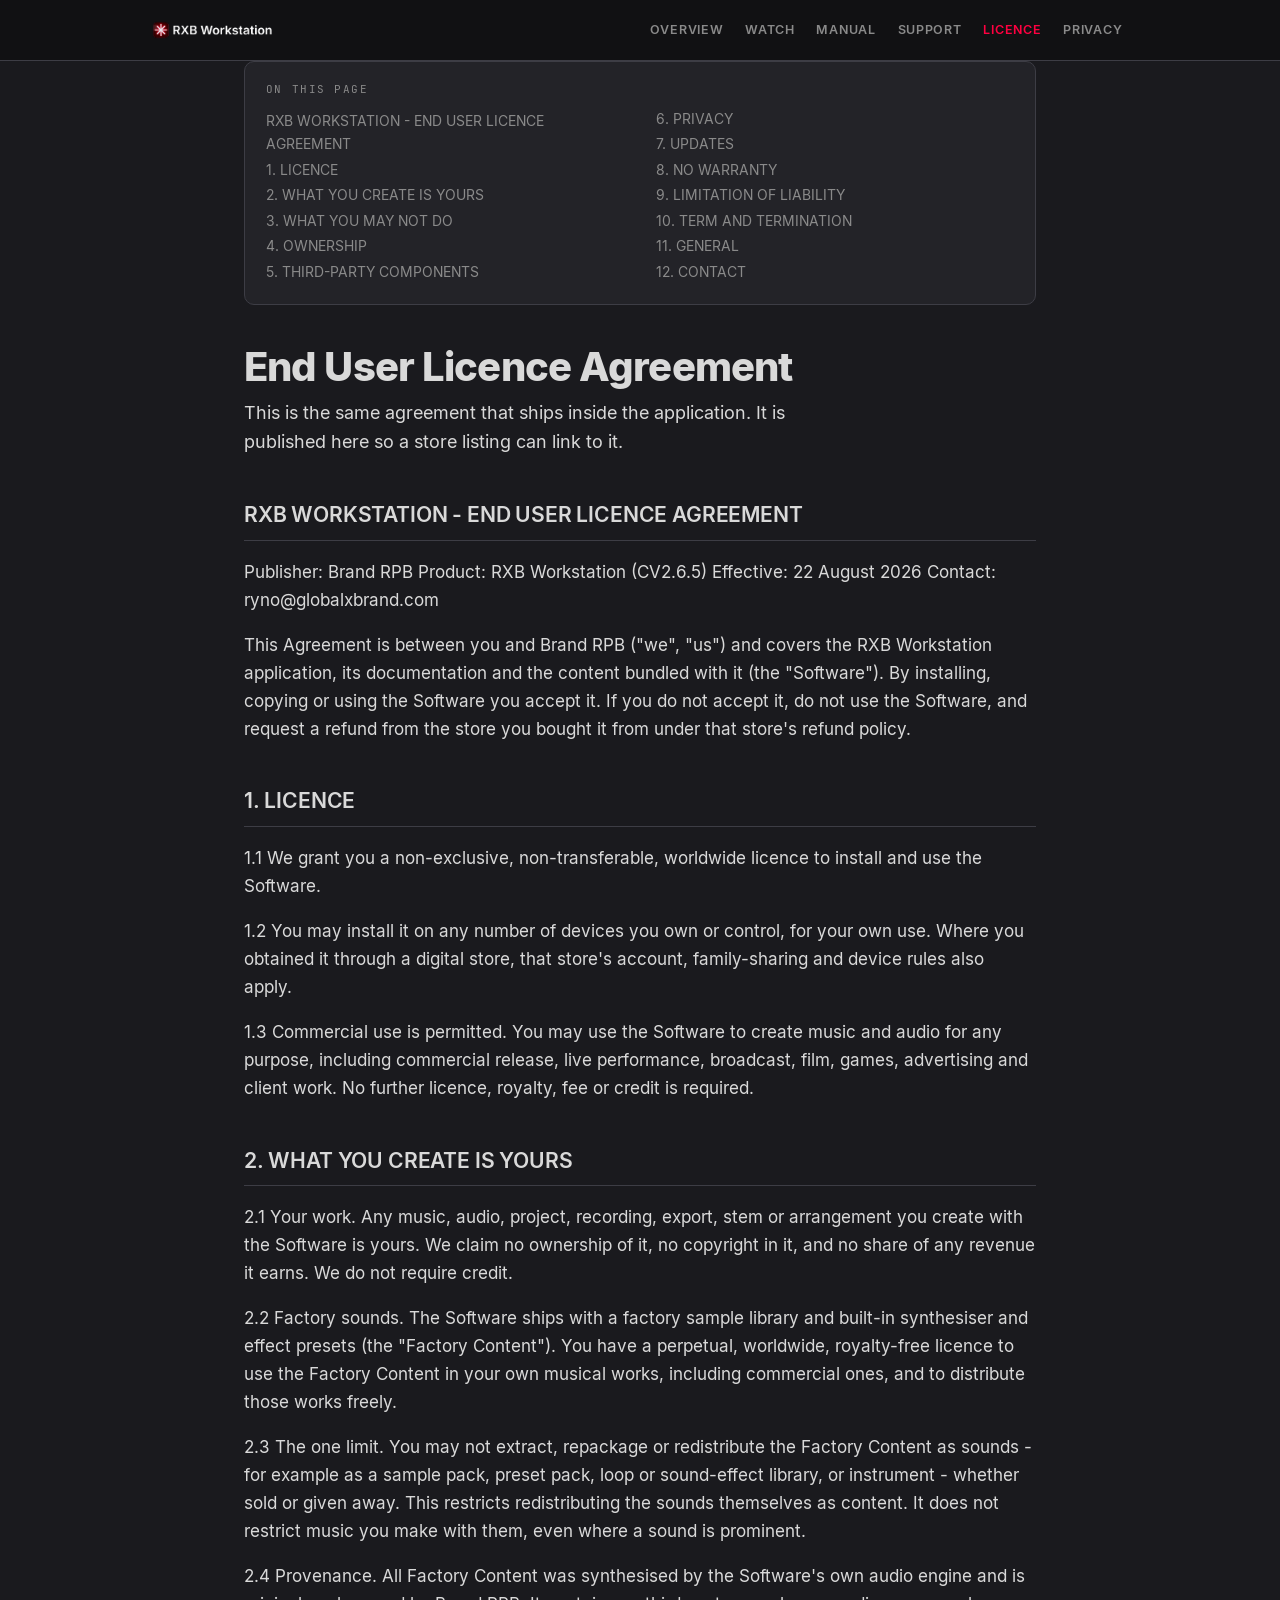
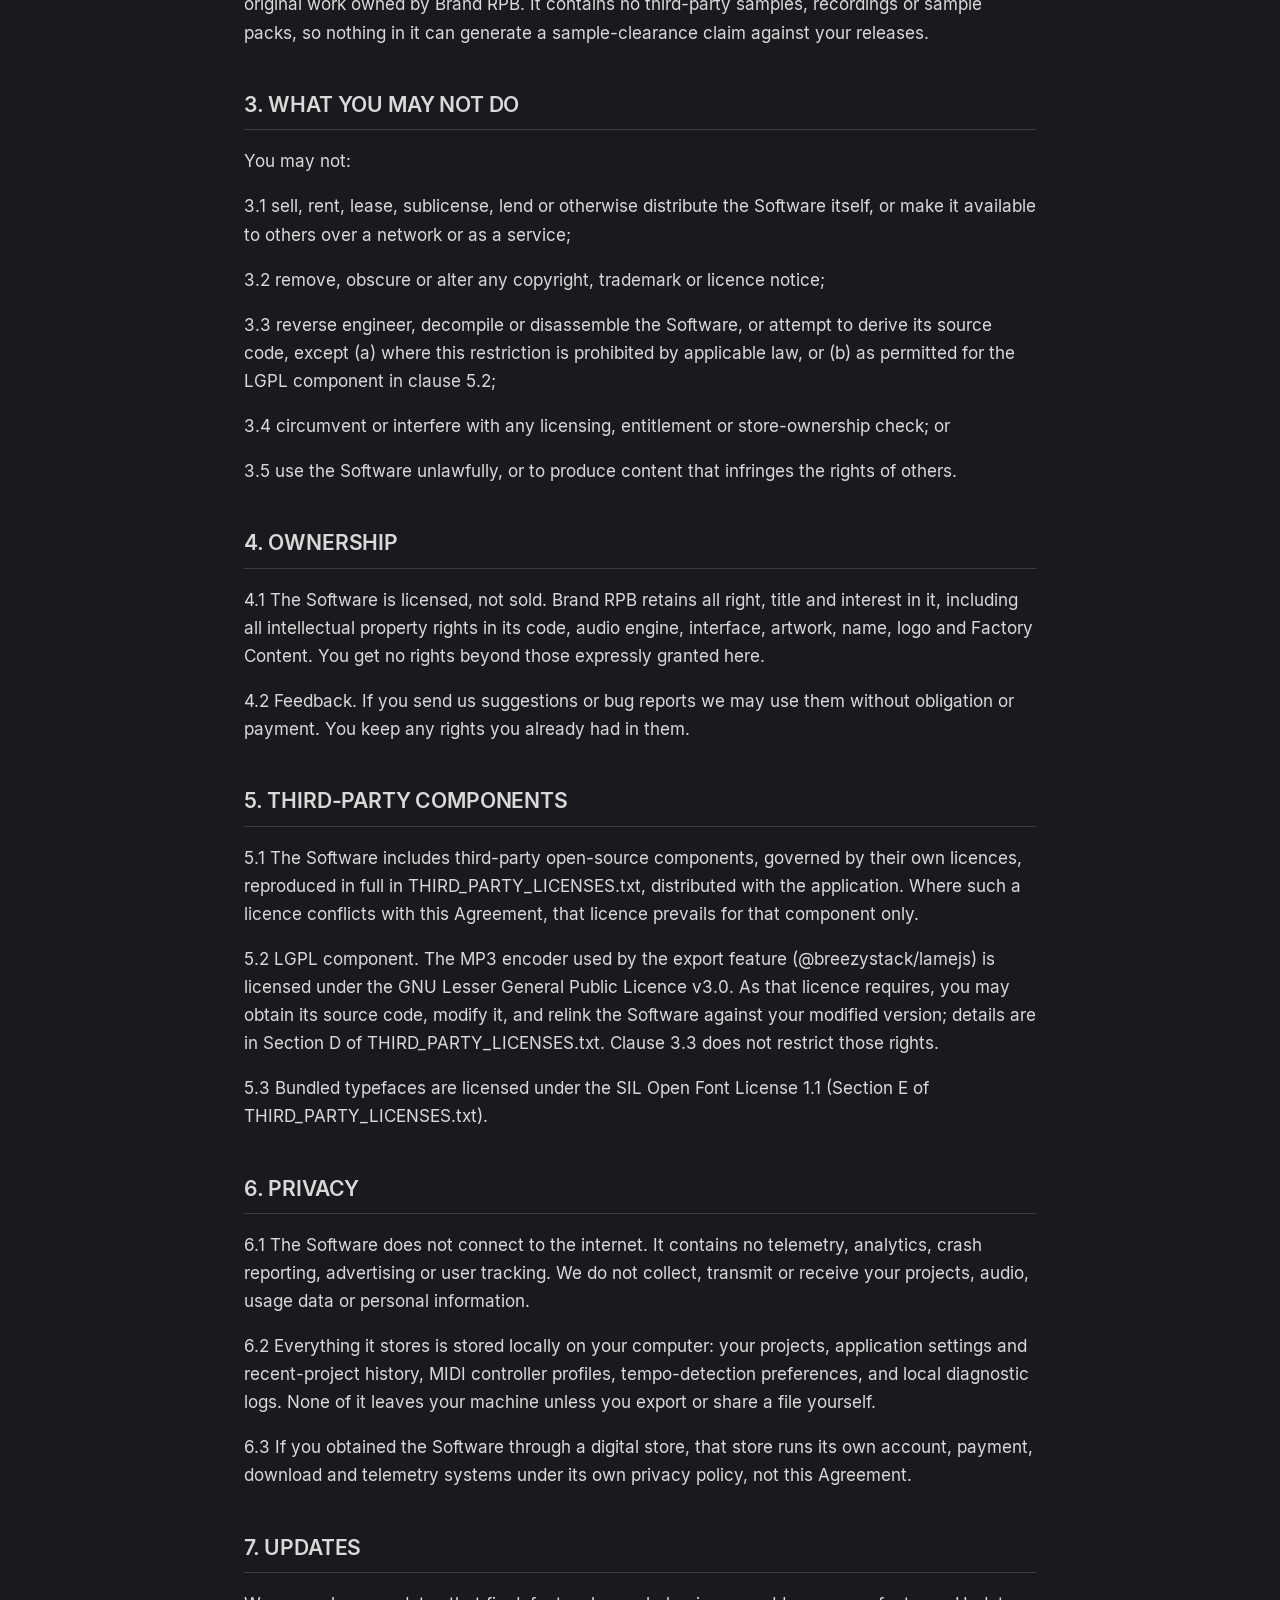
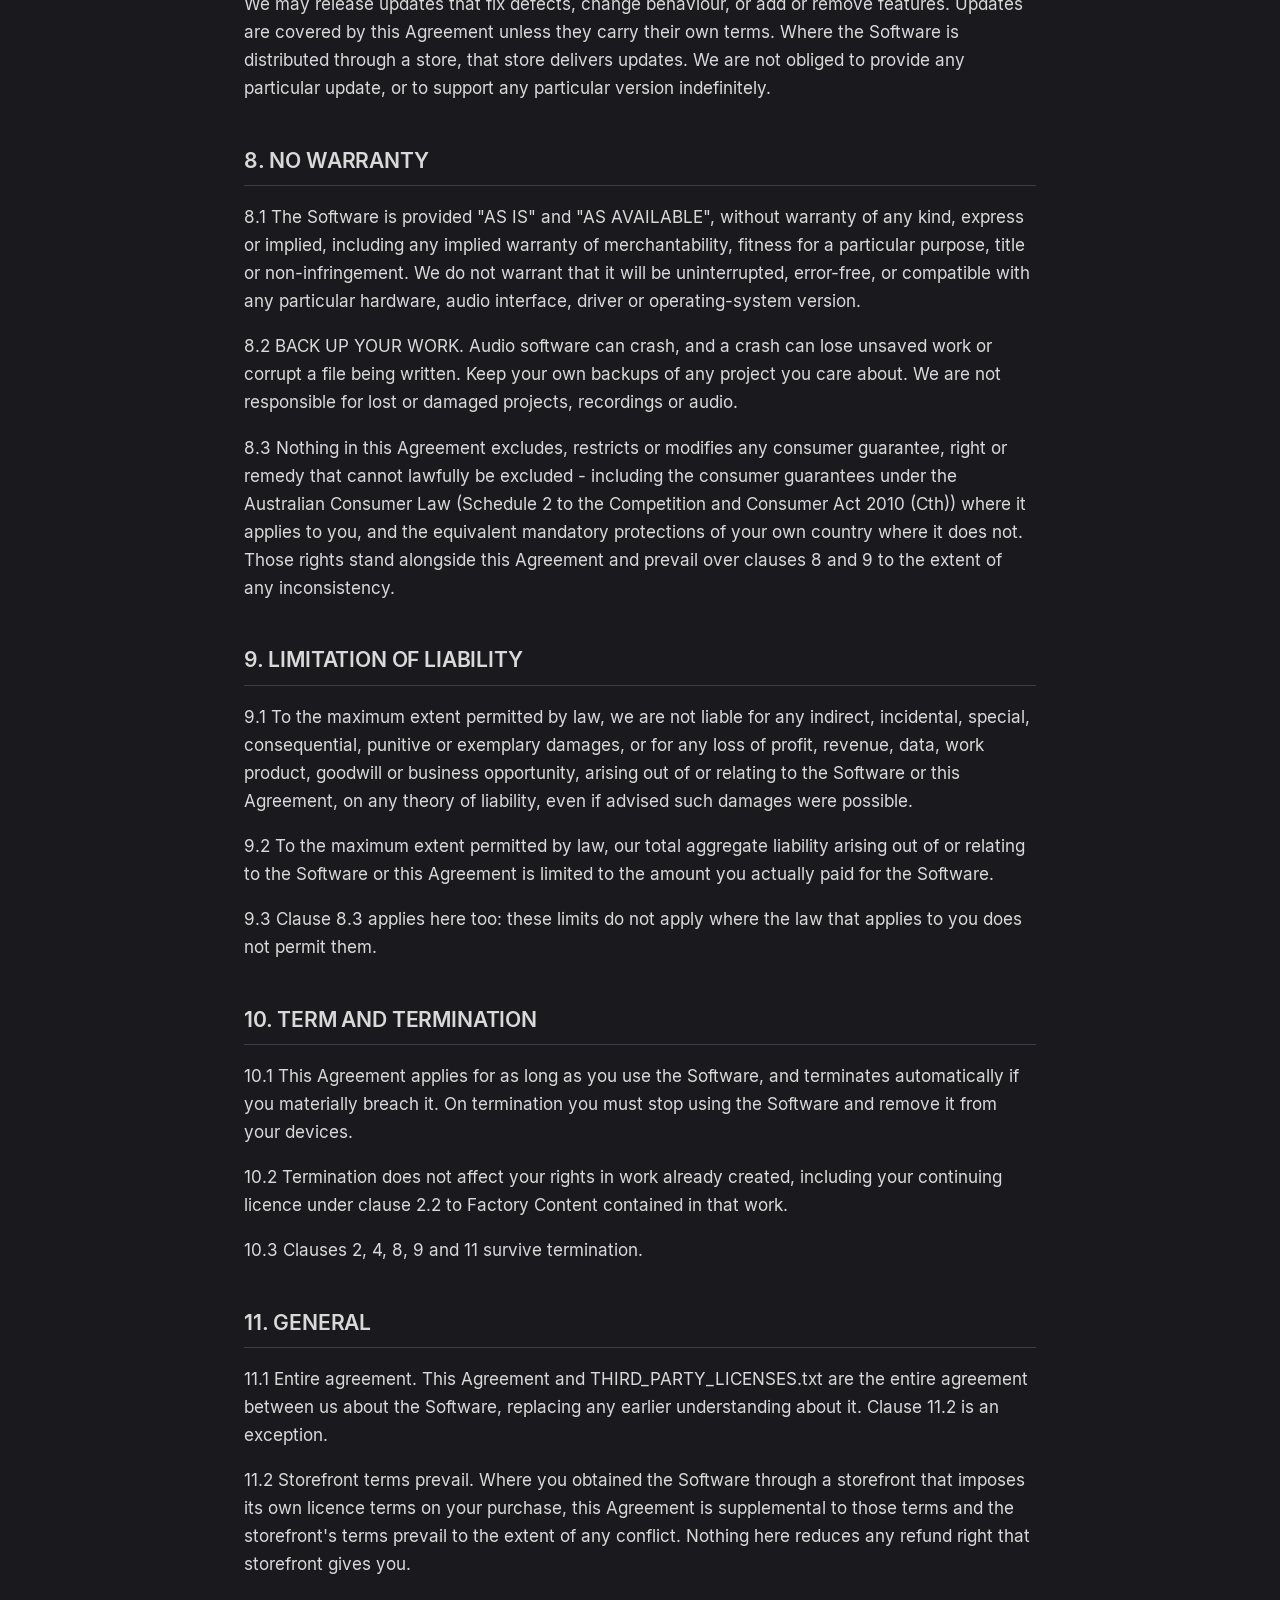
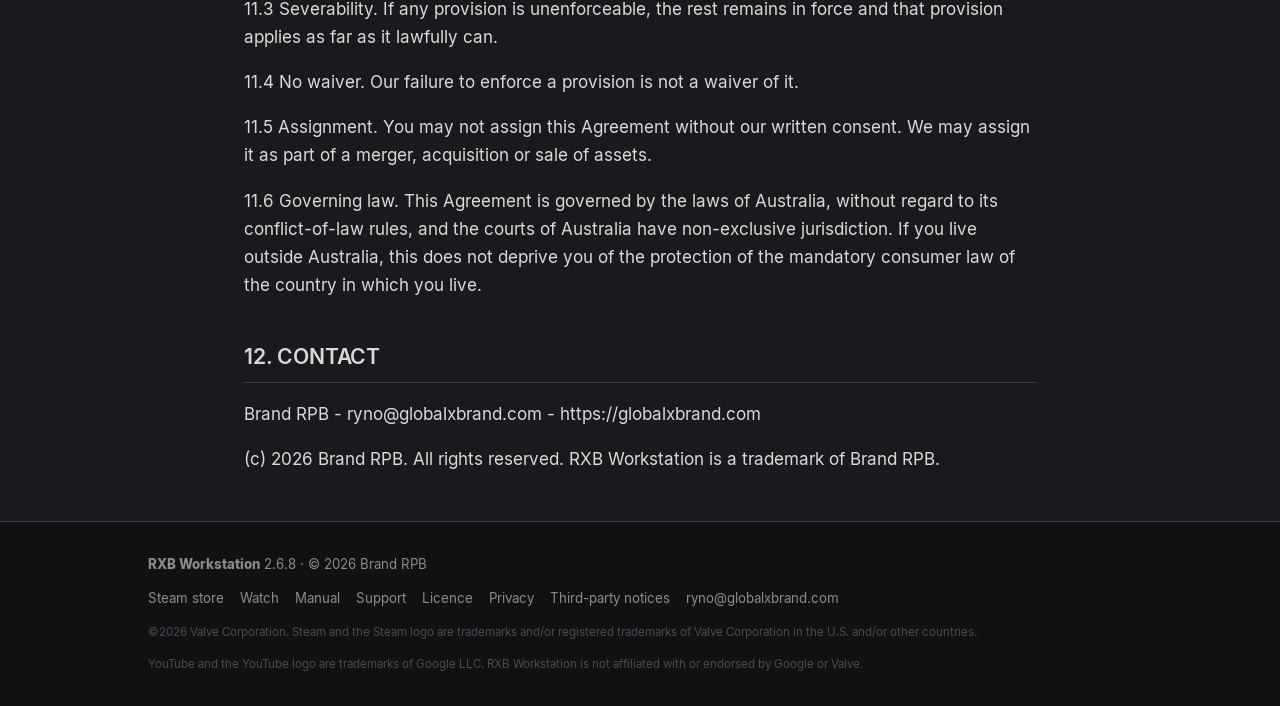
==== commit de8e377a: "Website for 2.6.8: version strings, manual body + addendum, all figures re-captured, Watch page Film" ====
--- a/eula/index.html
+++ b/eula/index.html
@@ -83,7 +83,7 @@
 </main>
 <footer class="site-foot">
   <div class="wrap foot-inner">
-    <p><strong>RXB Workstation</strong> 2.6.7 &middot; &copy; 2026 Brand RPB</p>
+    <p><strong>RXB Workstation</strong> 2.6.8 &middot; &copy; 2026 Brand RPB</p>
     <nav aria-label="Footer">
       <a href="https://store.steampowered.com/app/5157640/RXB_Workstation/">Steam store</a>
       <a href="../watch/">Watch</a>
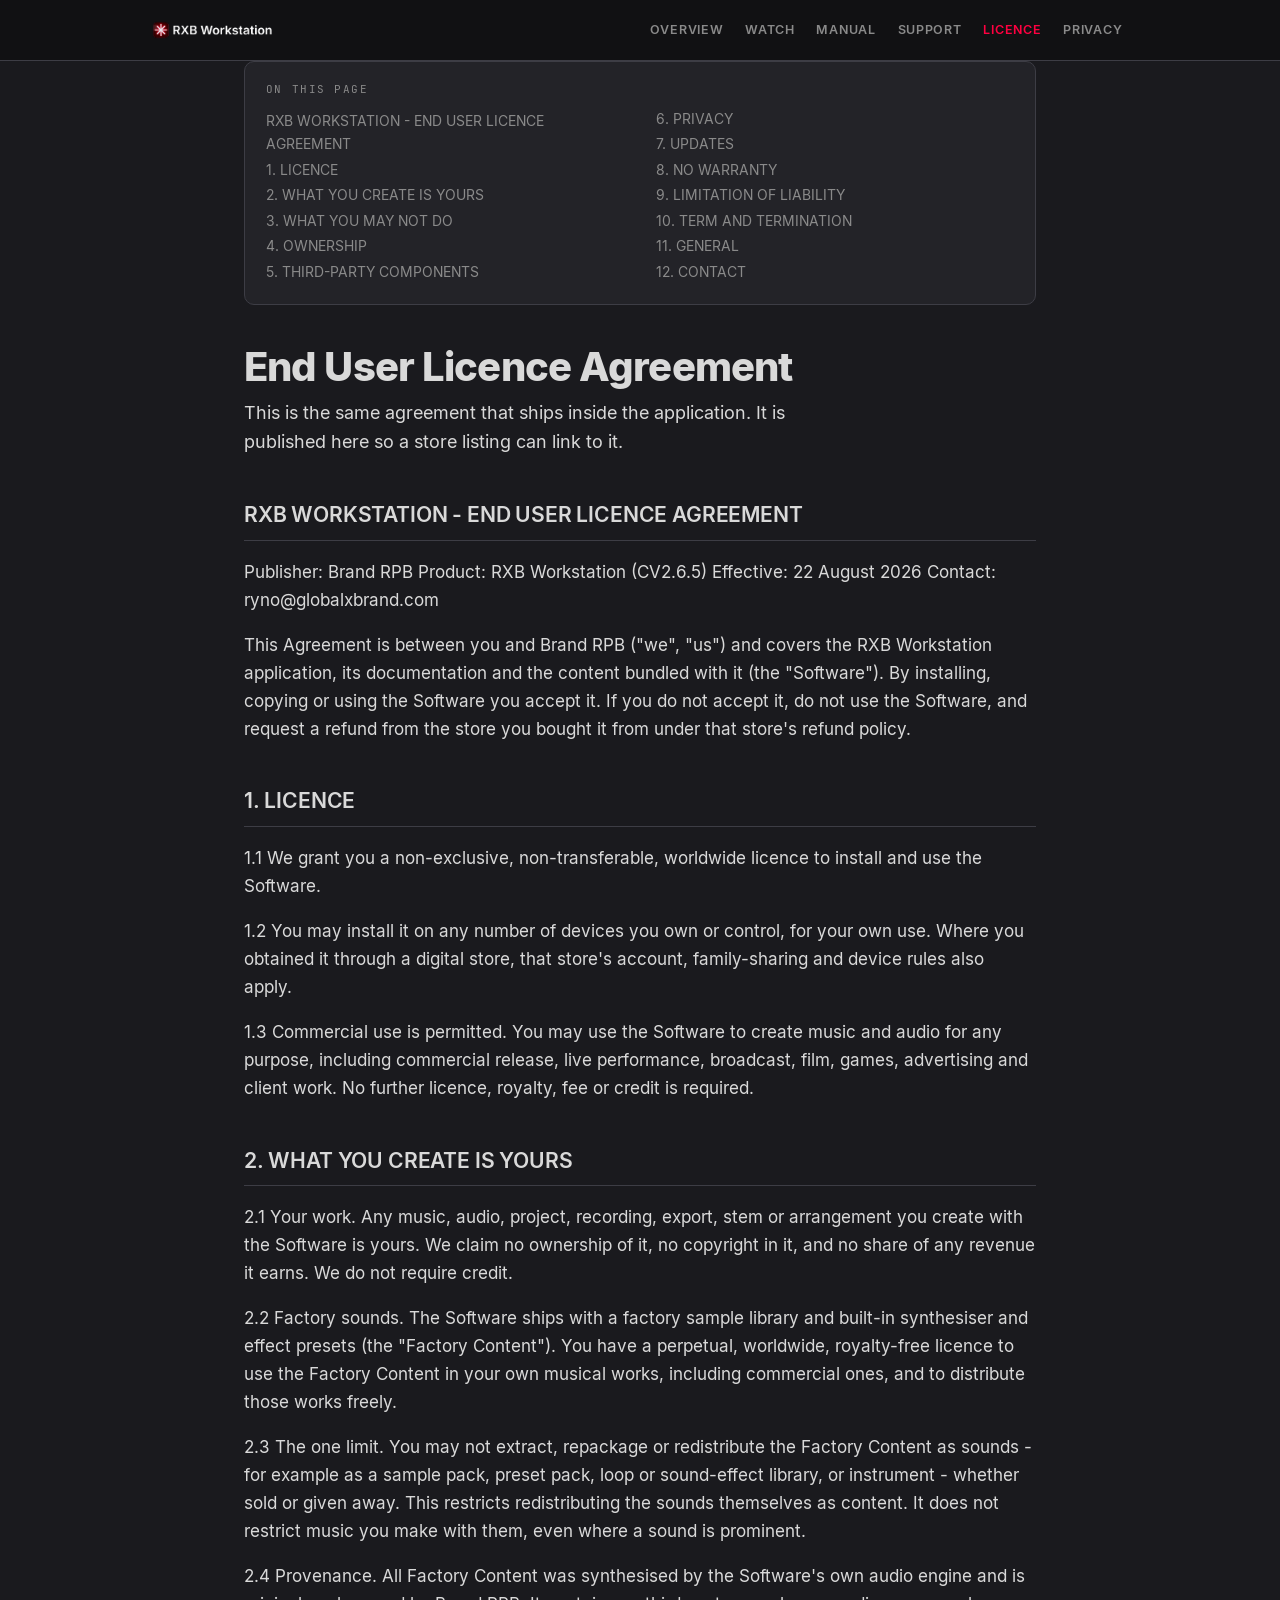
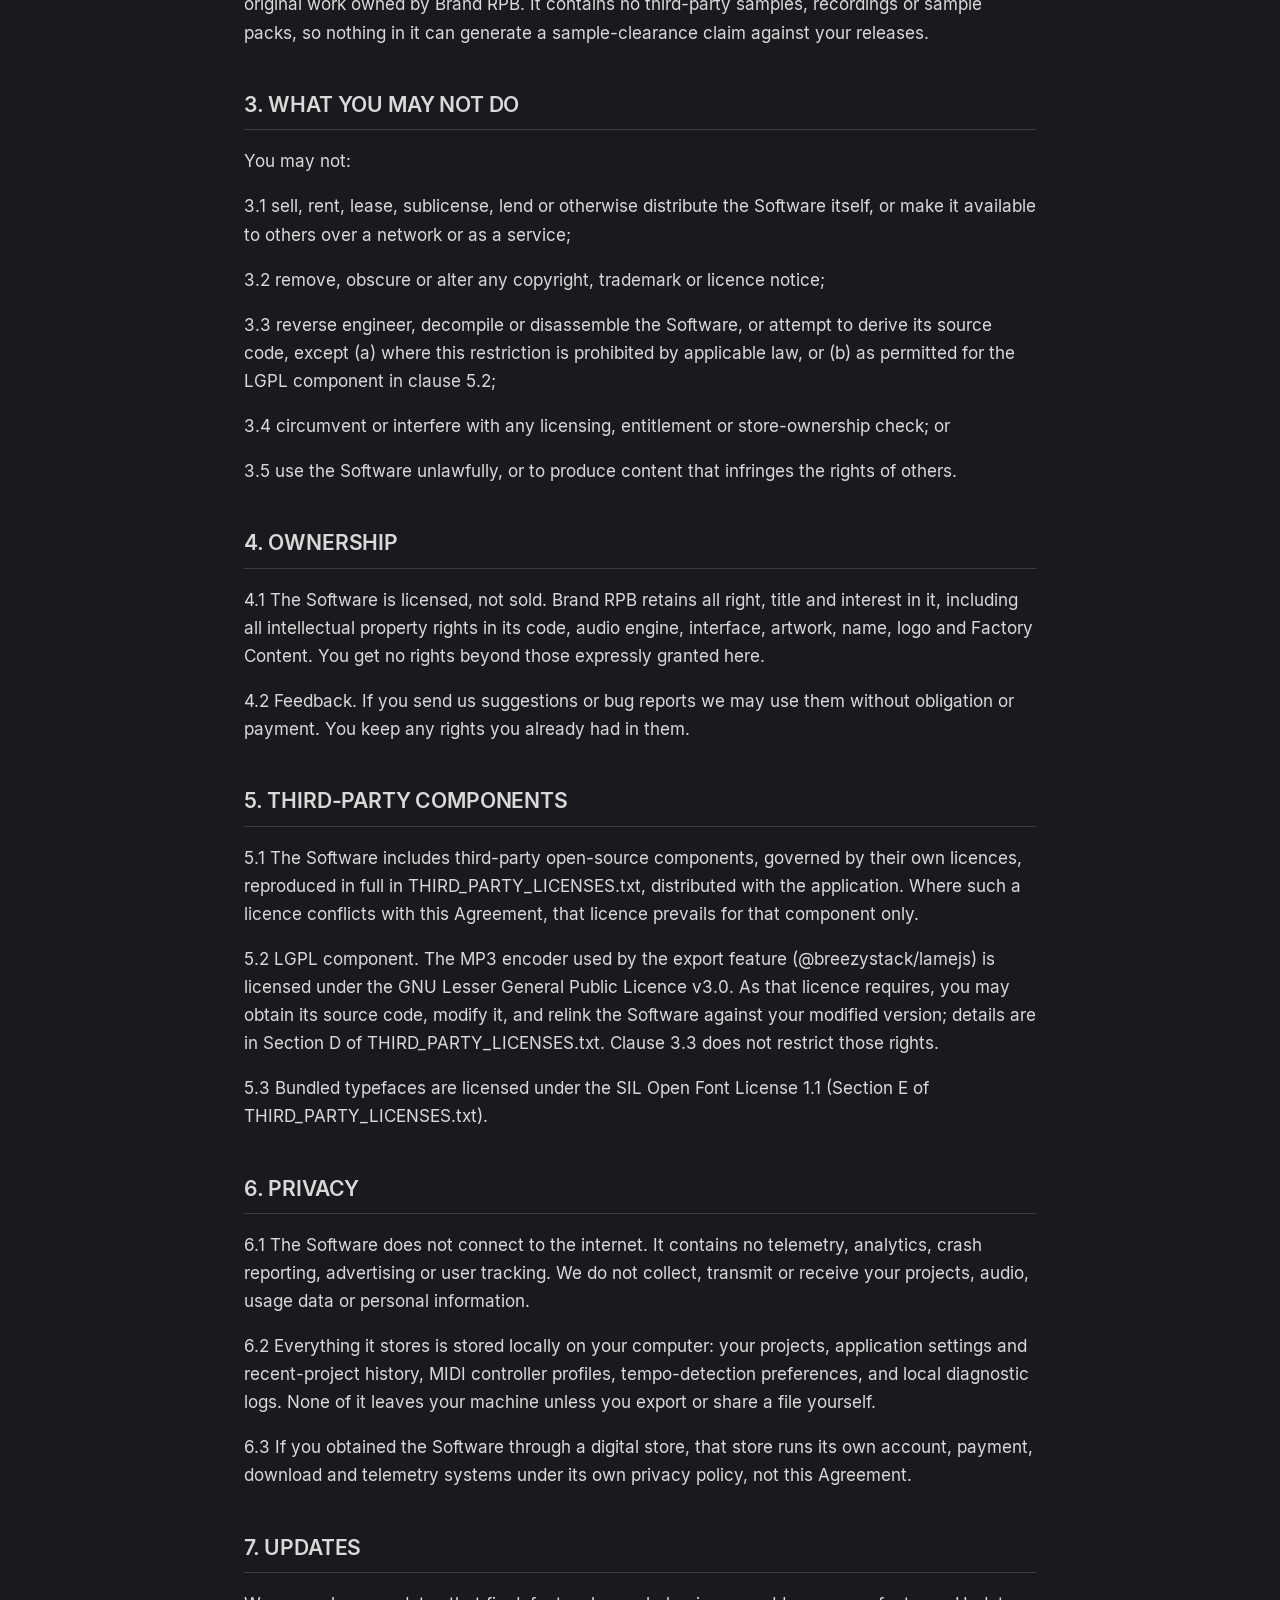
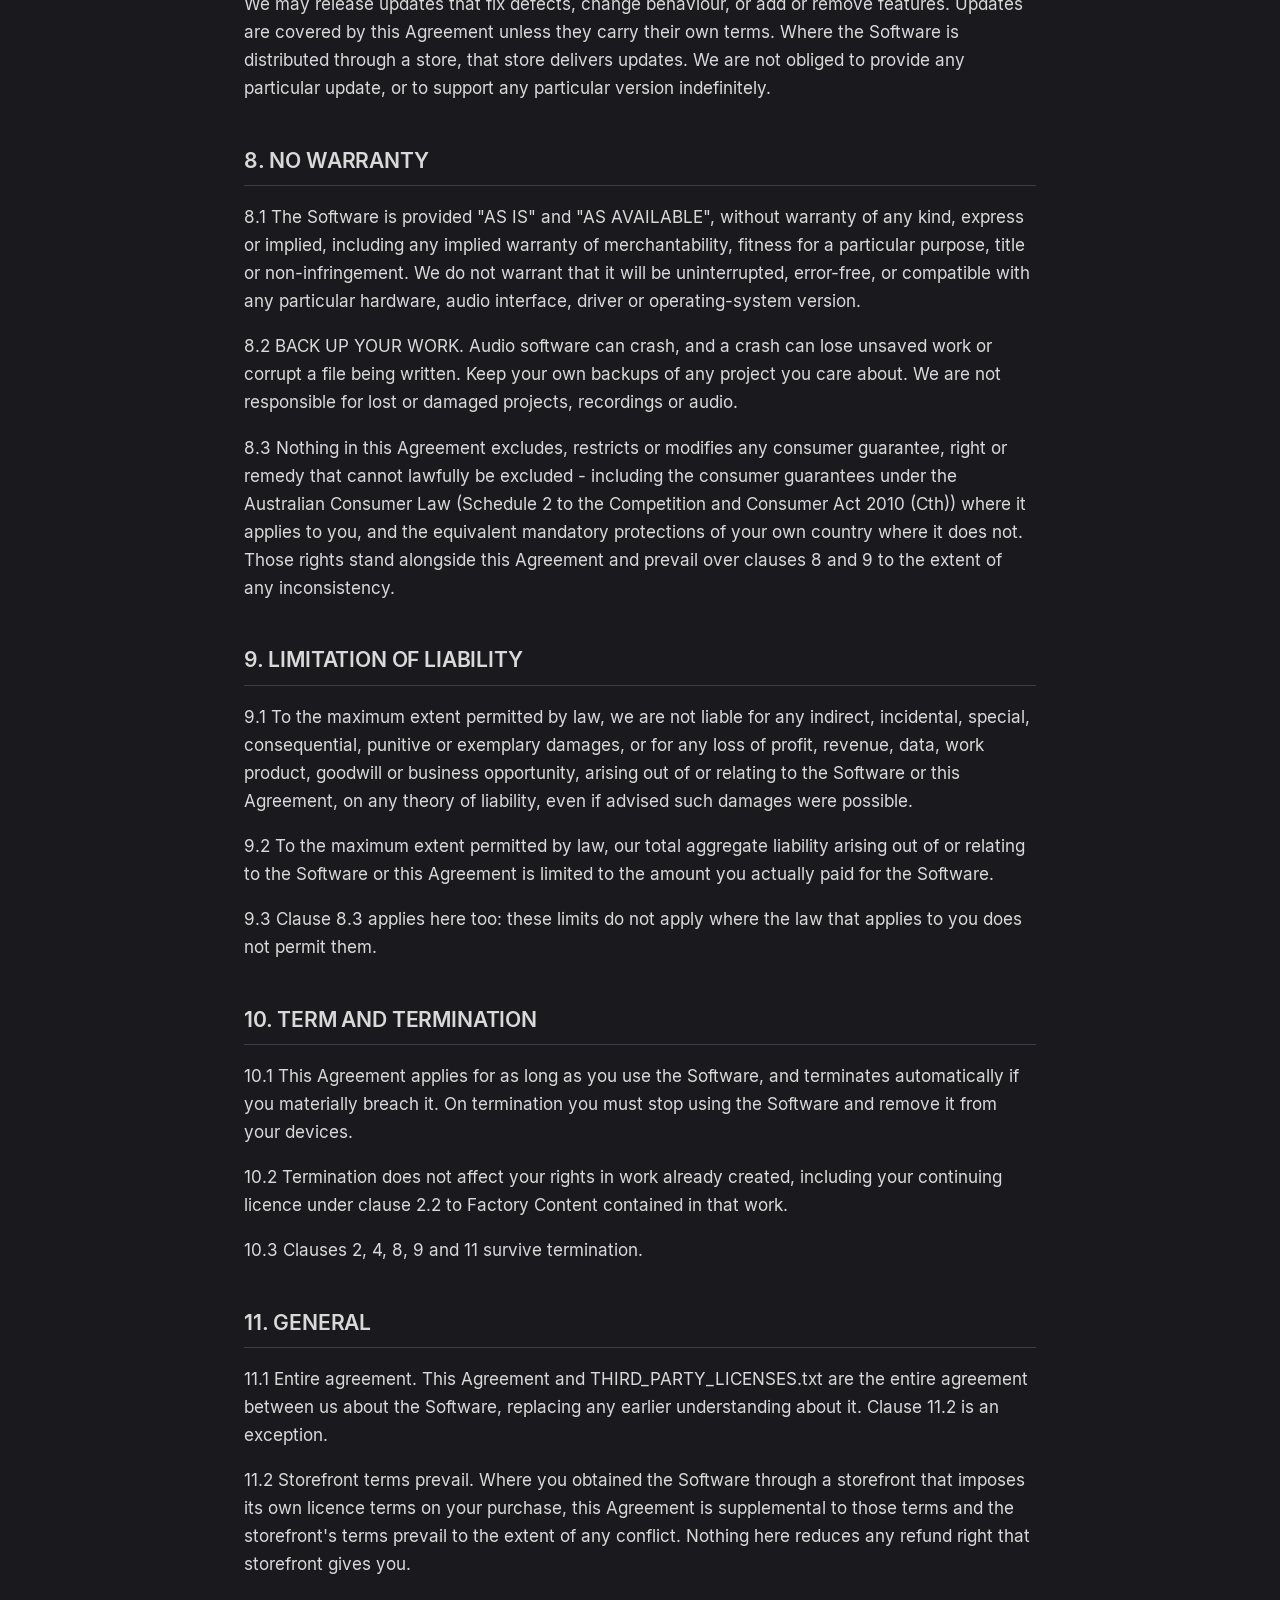
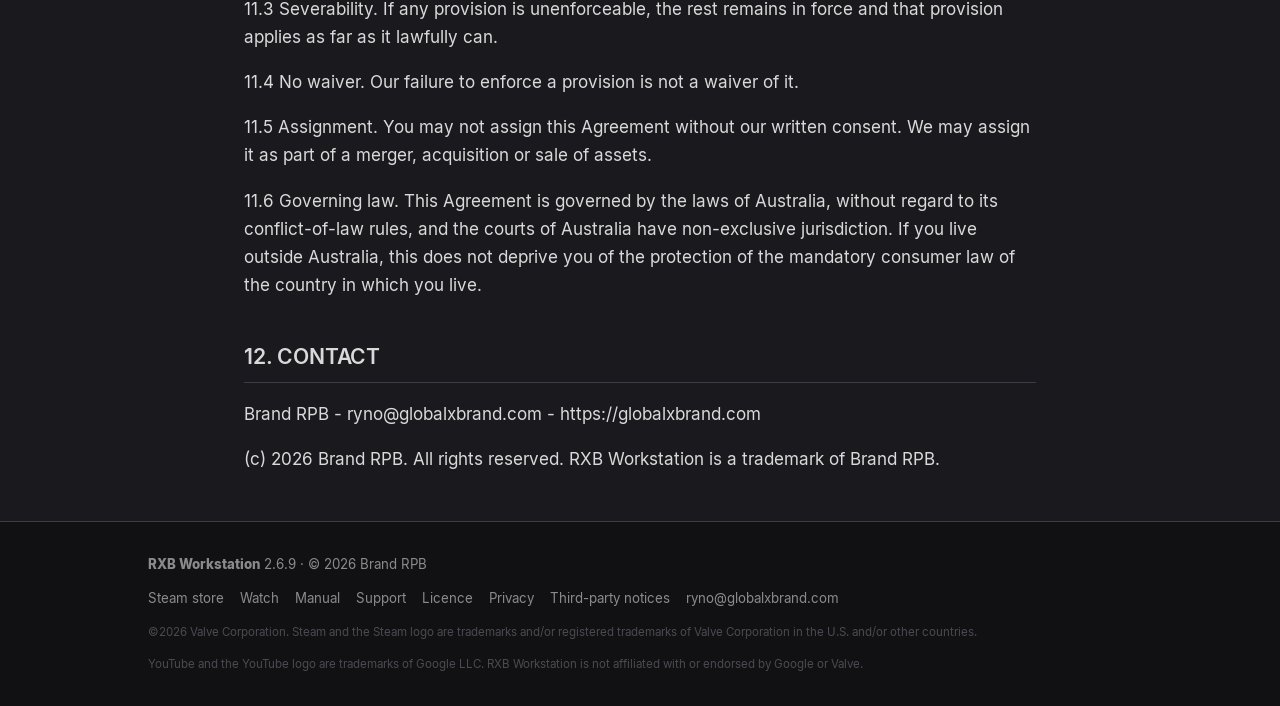
==== commit 20ce628a: "Website for 2.6.9: NOISE and KEYS, MIXER full screen Version strings 2.6.9; a New in 2.6.9 panel on " ====
--- a/eula/index.html
+++ b/eula/index.html
@@ -83,7 +83,7 @@
 </main>
 <footer class="site-foot">
   <div class="wrap foot-inner">
-    <p><strong>RXB Workstation</strong> 2.6.8 &middot; &copy; 2026 Brand RPB</p>
+    <p><strong>RXB Workstation</strong> 2.6.9 &middot; &copy; 2026 Brand RPB</p>
     <nav aria-label="Footer">
       <a href="https://store.steampowered.com/app/5157640/RXB_Workstation/">Steam store</a>
       <a href="../watch/">Watch</a>
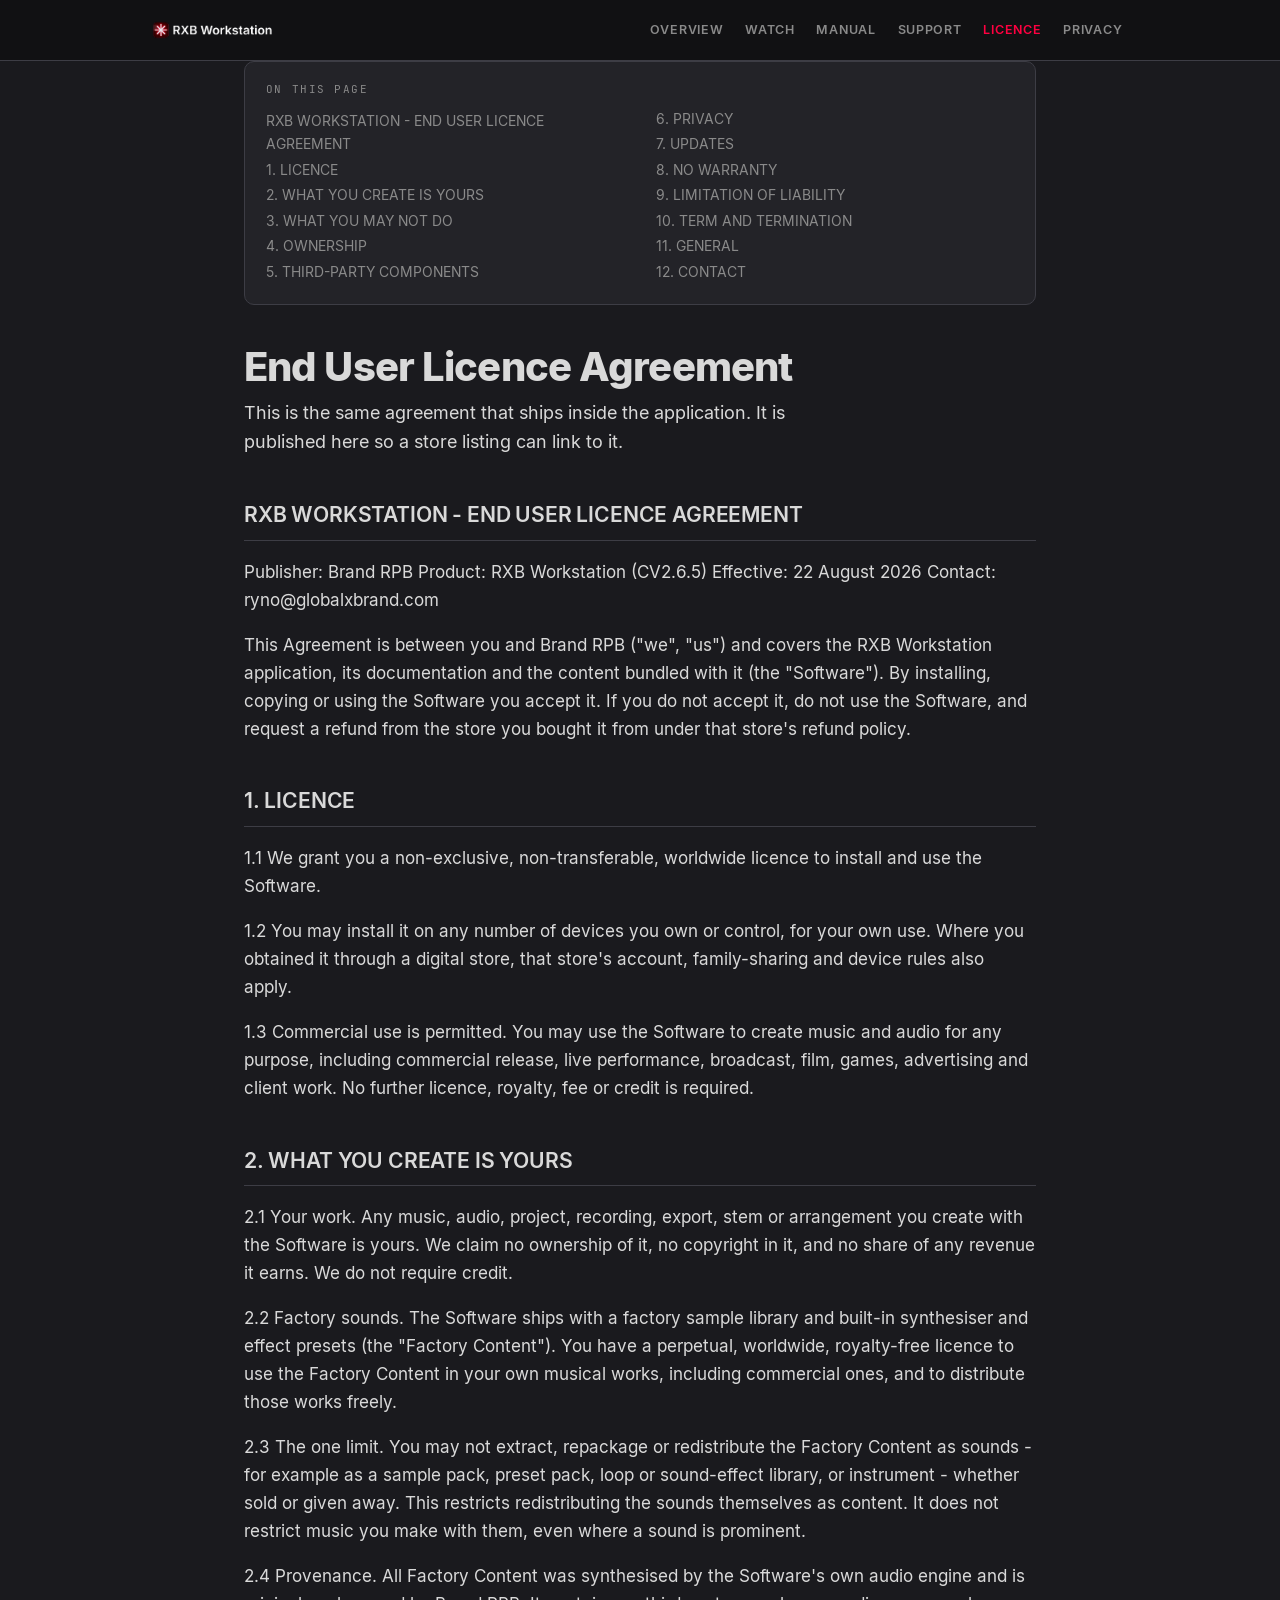
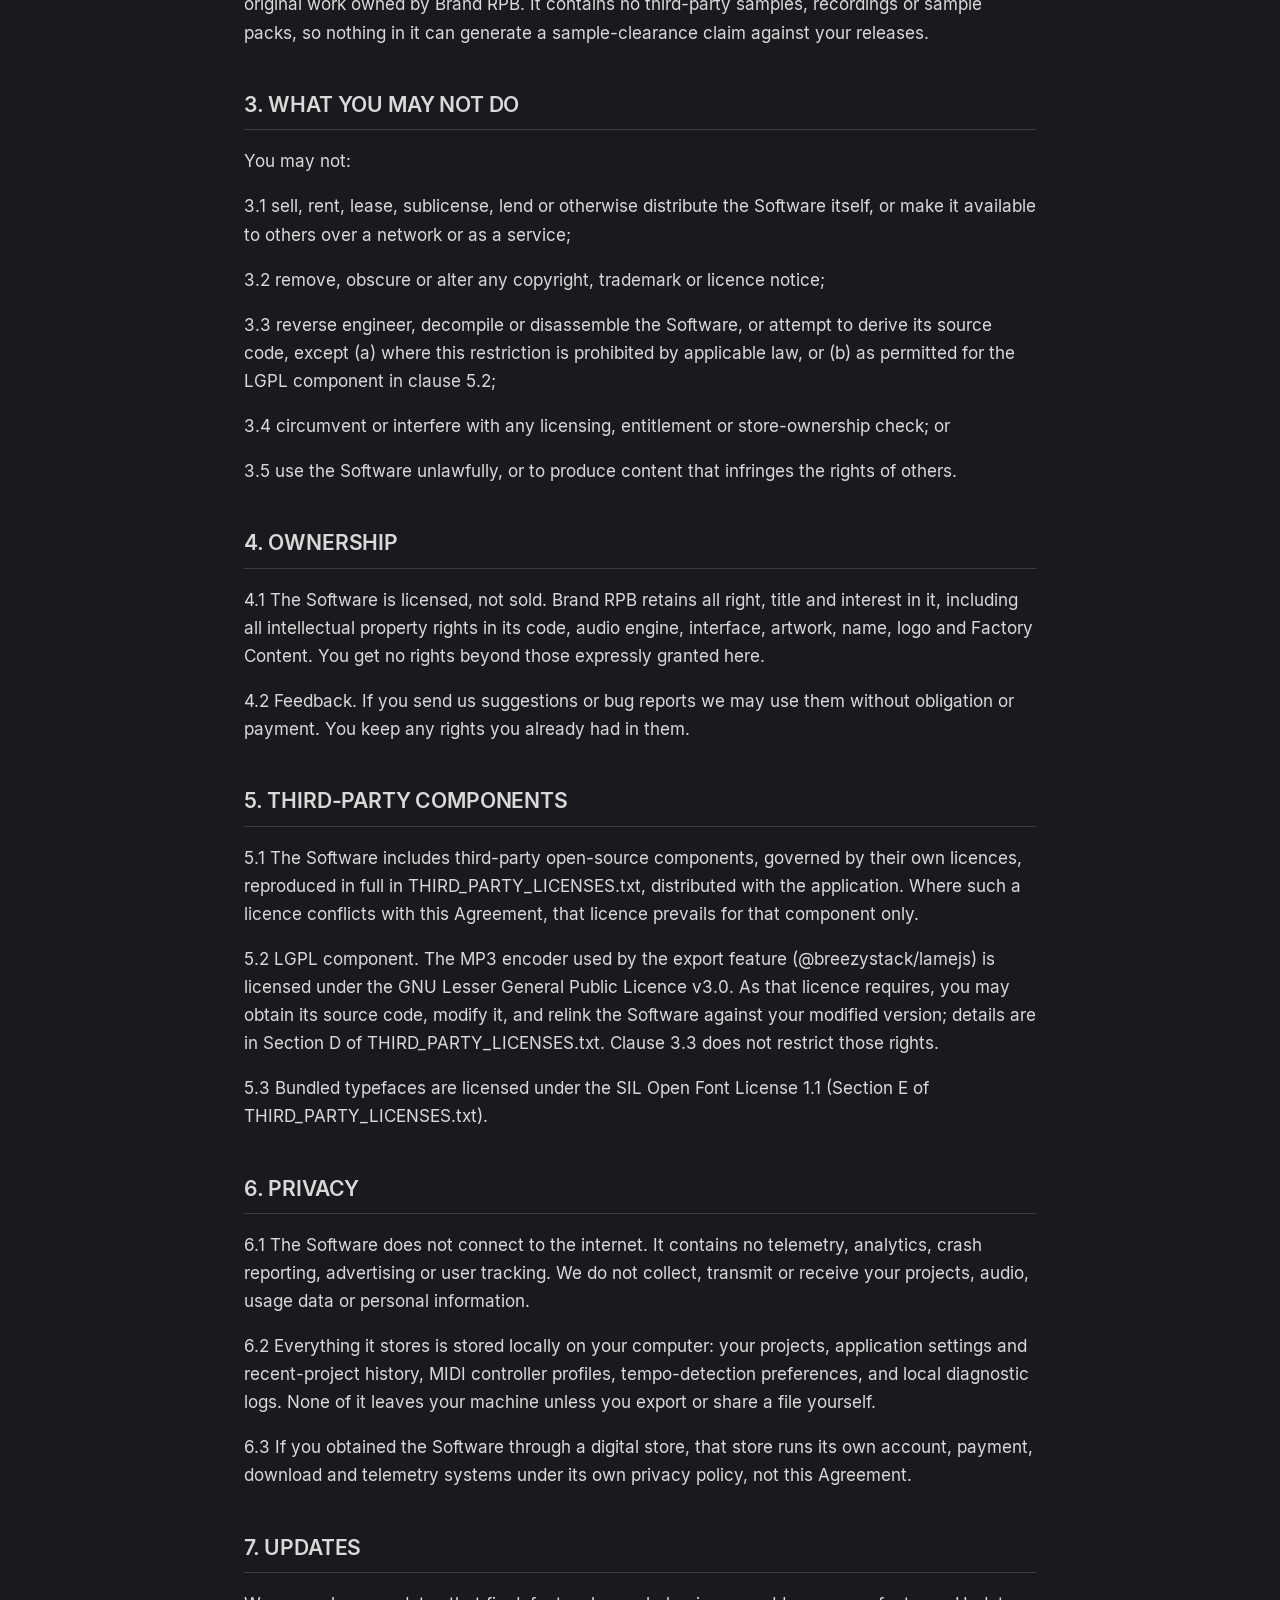
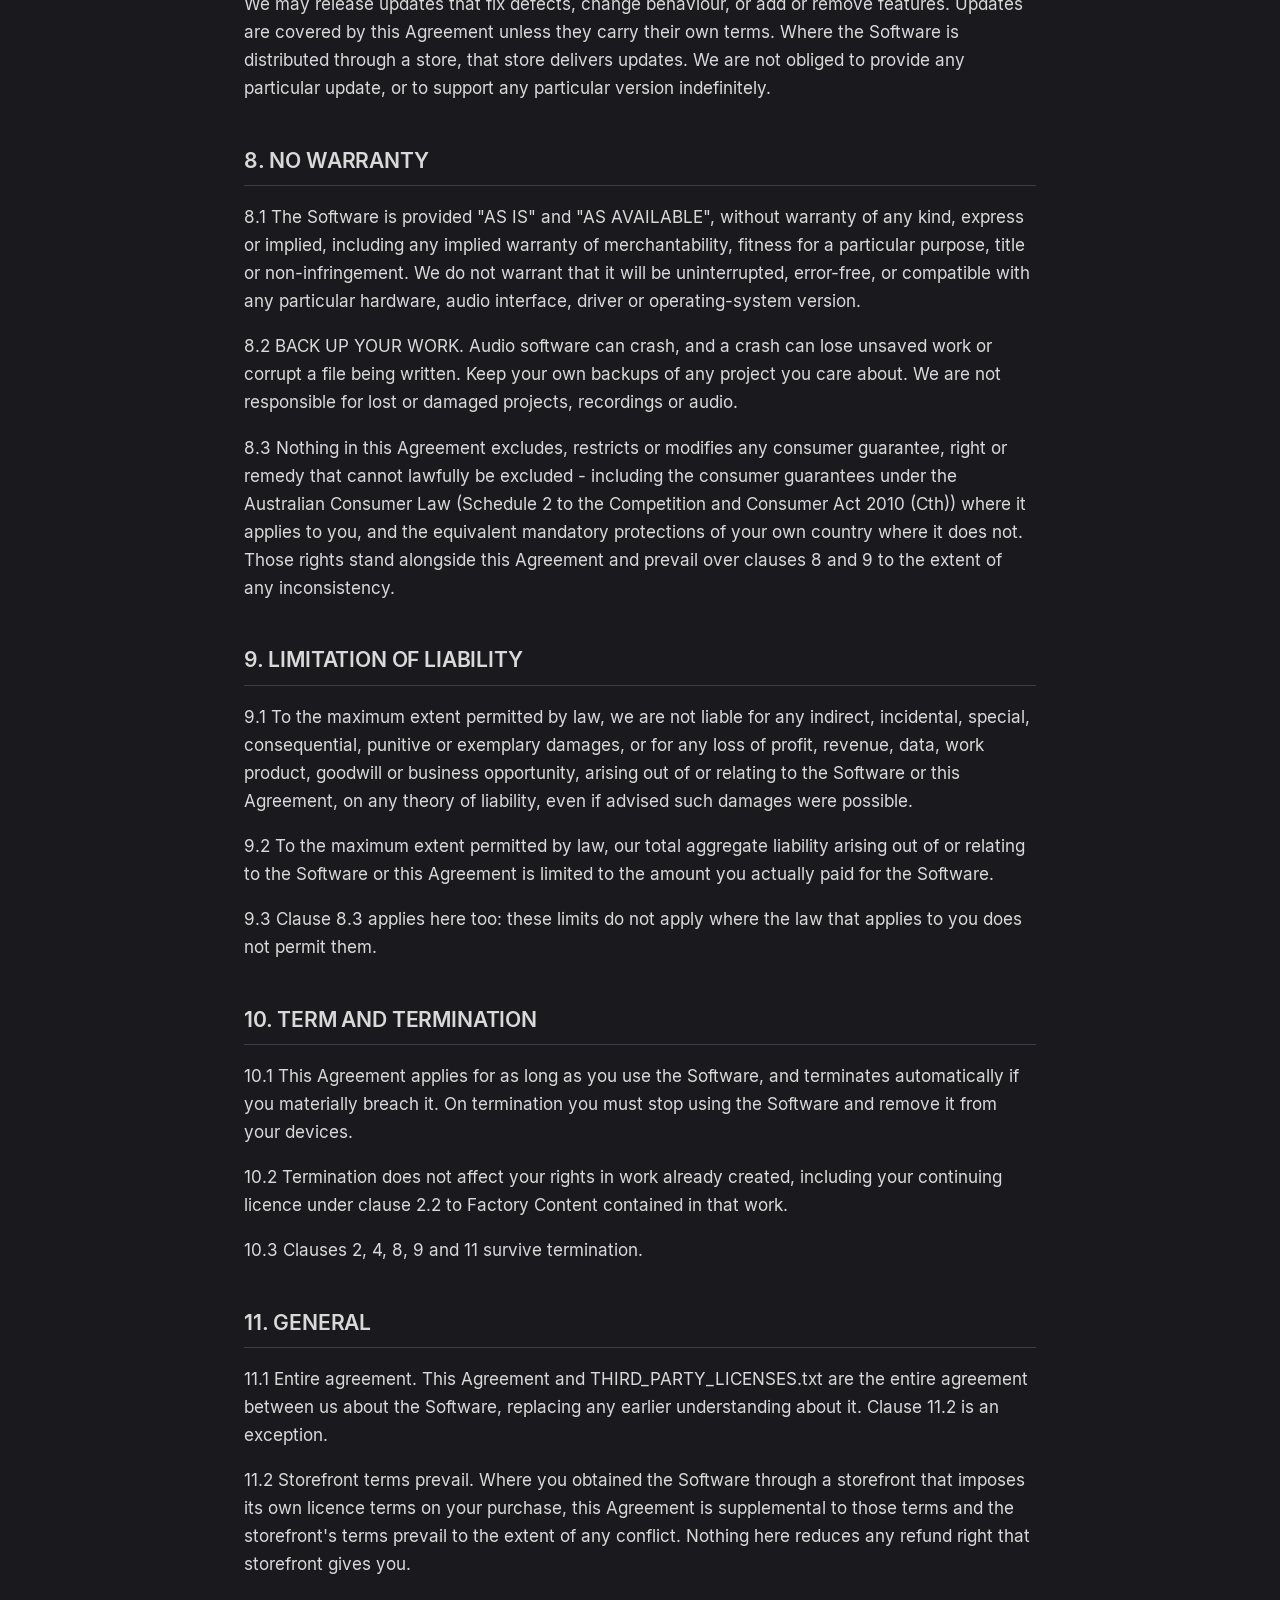
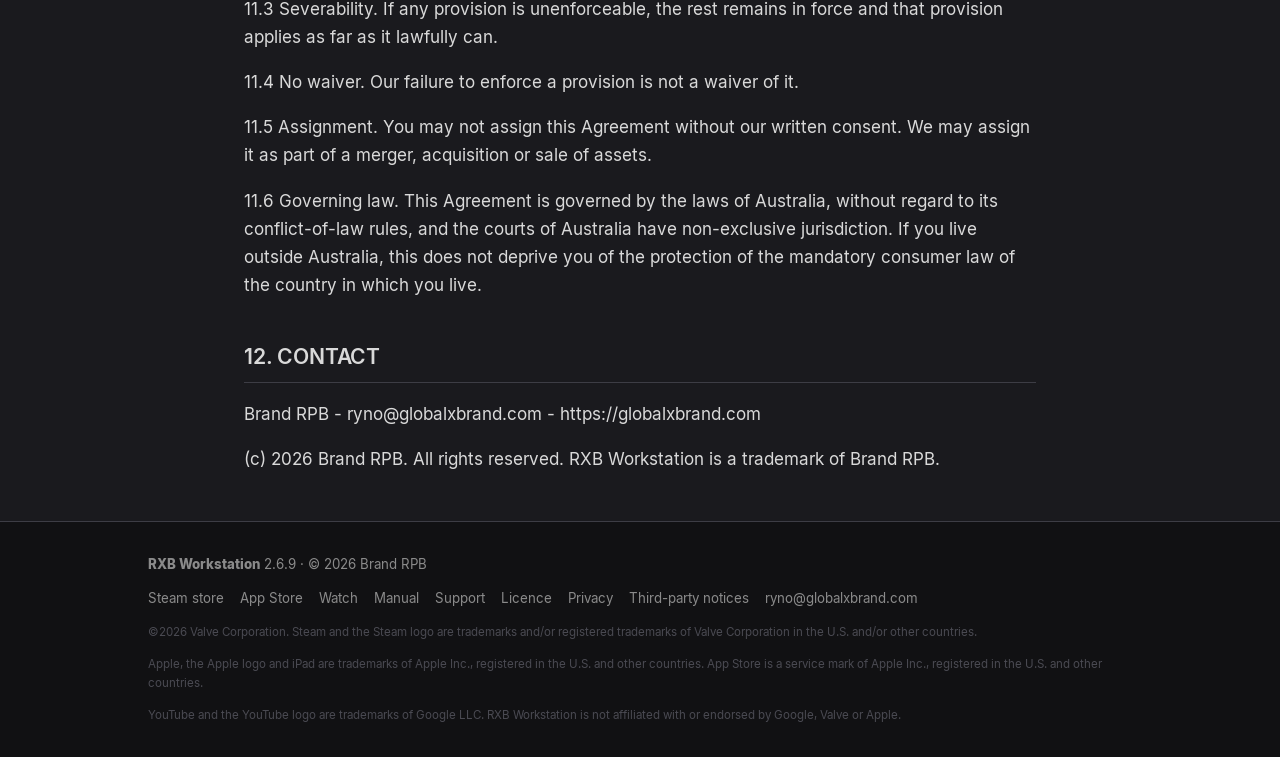
==== commit 08cab49b: "Website: App Store link for the iPad app (live 23 Nov) - Home hero: Apple's black "Download on the A" ====
--- a/eula/index.html
+++ b/eula/index.html
@@ -10,7 +10,7 @@
 <meta property="og:description" content="The end user licence agreement for RXB Workstation, published by Brand RPB.">
 <meta property="og:type" content="website">
 <link rel="icon" href="../assets/img/icon.png">
-<link rel="stylesheet" href="../assets/css/site.css?v=86a3a8f6db">
+<link rel="stylesheet" href="../assets/css/site.css?v=8fad82623c">
 </head>
 <body>
 <a class="skip" href="#main">Skip to content</a>
@@ -86,6 +86,7 @@
     <p><strong>RXB Workstation</strong> 2.6.9 &middot; &copy; 2026 Brand RPB</p>
     <nav aria-label="Footer">
       <a href="https://store.steampowered.com/app/5157640/RXB_Workstation/">Steam store</a>
+      <a href="https://apps.apple.com/app/id6834072824">App Store</a>
       <a href="../watch/">Watch</a>
       <a href="../manual/">Manual</a>
       <a href="../support/">Support</a>
@@ -95,7 +96,8 @@
       <a href="mailto:ryno@globalxbrand.com">ryno@globalxbrand.com</a>
     </nav>
     <p class="foot-legal">&copy;2026 Valve Corporation. Steam and the Steam logo are trademarks and/or registered trademarks of Valve Corporation in the U.S. and/or other countries.</p>
-    <p class="foot-legal">YouTube and the YouTube logo are trademarks of Google LLC. RXB Workstation is not affiliated with or endorsed by Google or Valve.</p>
+    <p class="foot-legal">Apple, the Apple logo and iPad are trademarks of Apple Inc., registered in the U.S. and other countries. App Store is a service mark of Apple Inc., registered in the U.S. and other countries.</p>
+    <p class="foot-legal">YouTube and the YouTube logo are trademarks of Google LLC. RXB Workstation is not affiliated with or endorsed by Google, Valve or Apple.</p>
   </div>
 </footer>
 </body>
--- a/assets/css/site.css
+++ b/assets/css/site.css
@@ -88,18 +88,37 @@
 .lede{font-size:1.12rem;color:var(--text-2);max-width:38rem;margin:0 0 1.75rem}
 .cta-row{display:flex;flex-wrap:wrap;gap:.7rem;margin:0;align-items:stretch}
 /* Buy on Steam: one link, two segments. The logo segment keeps Valve's
-   minimums - 50px tall, clear space of at least the locomotive-crank
-   diameter (~12.5px at this size) on every side, white on black - and the
-   words sit in their own segment, outside that clear space. */
+   clear space - at least the locomotive-crank diameter (about a quarter of
+   the logo height, ~10.25px at 41px) on every side, white on black - and the
+   words sit in their own segment, outside that clear space.
+   KNOWN DEVIATION (owner, 24 Nov 2026): the logo is 41px tall, below Valve's
+   50px on-screen minimum, so the button is 64px (41 + 2x10.5 + 2x1 border)
+   and matches the App Store badge at a smaller size. To restore Valve's
+   minimum: 50px logo, 14px 18px padding, and the badge back to 80px with a
+   20px gap. See brand/steam/README.md. */
 .steam-buy{display:inline-flex;align-items:stretch;border:1px solid var(--line-strong);
   border-radius:7px;overflow:hidden;text-decoration:none}
-.steam-buy__logo{display:flex;align-items:center;padding:14px 18px;background:#000;line-height:0}
-.steam-buy__logo img{display:block;height:50px;width:auto;max-width:none}
+.steam-buy__logo{display:flex;align-items:center;padding:10.5px 14px;background:#000;line-height:0}
+.steam-buy__logo img{display:block;height:41px;width:auto;max-width:none}
 .steam-buy__label{display:flex;align-items:center;justify-content:center;padding:0 1.4rem;
   background:var(--accent);color:var(--on-accent);font-weight:600;font-size:.92rem}
 .steam-buy:hover .steam-buy__label{background:#ff2457}
 .steam-buy:hover{border-color:var(--text-2)}
 .steam-buy:focus-visible{outline:2px solid var(--accent);outline-offset:2px}
+/* App Store badge: Apple's artwork, unaltered, 64px tall - the Buy on Steam
+   button's full height, so the two sit as a matched pair (owner, 24 Nov
+   2026: same heights, then smaller). Apple's minimum is 40px.
+   Apple asks for clear space of a quarter of the badge height (16px) on every
+   side, so the store row's gap is 16px, across and when it wraps; above and
+   below, the lede and hero-shot margins are wider than that.
+   Rules: brand/apple/README.md. */
+.cta-row--stores{gap:16px}
+.appstore-badge{display:inline-flex;align-items:center;line-height:0;border-radius:11px}
+.appstore-badge img{display:block;height:64px;width:auto;max-width:none}
+.appstore-badge:focus-visible{outline:2px solid var(--accent);outline-offset:2px}
+/* Apple marks keep their own case inside the upper-case kicker
+   ("iPad" is never written in capitals). */
+.kicker .tm{text-transform:none}
 .btn{display:inline-flex;align-items:center;justify-content:center;text-align:center;padding:.62rem 1.15rem;border-radius:7px;
   border:1px solid var(--line-strong);background:var(--widget);color:var(--text);
   font-weight:600;font-size:.92rem;text-decoration:none}
